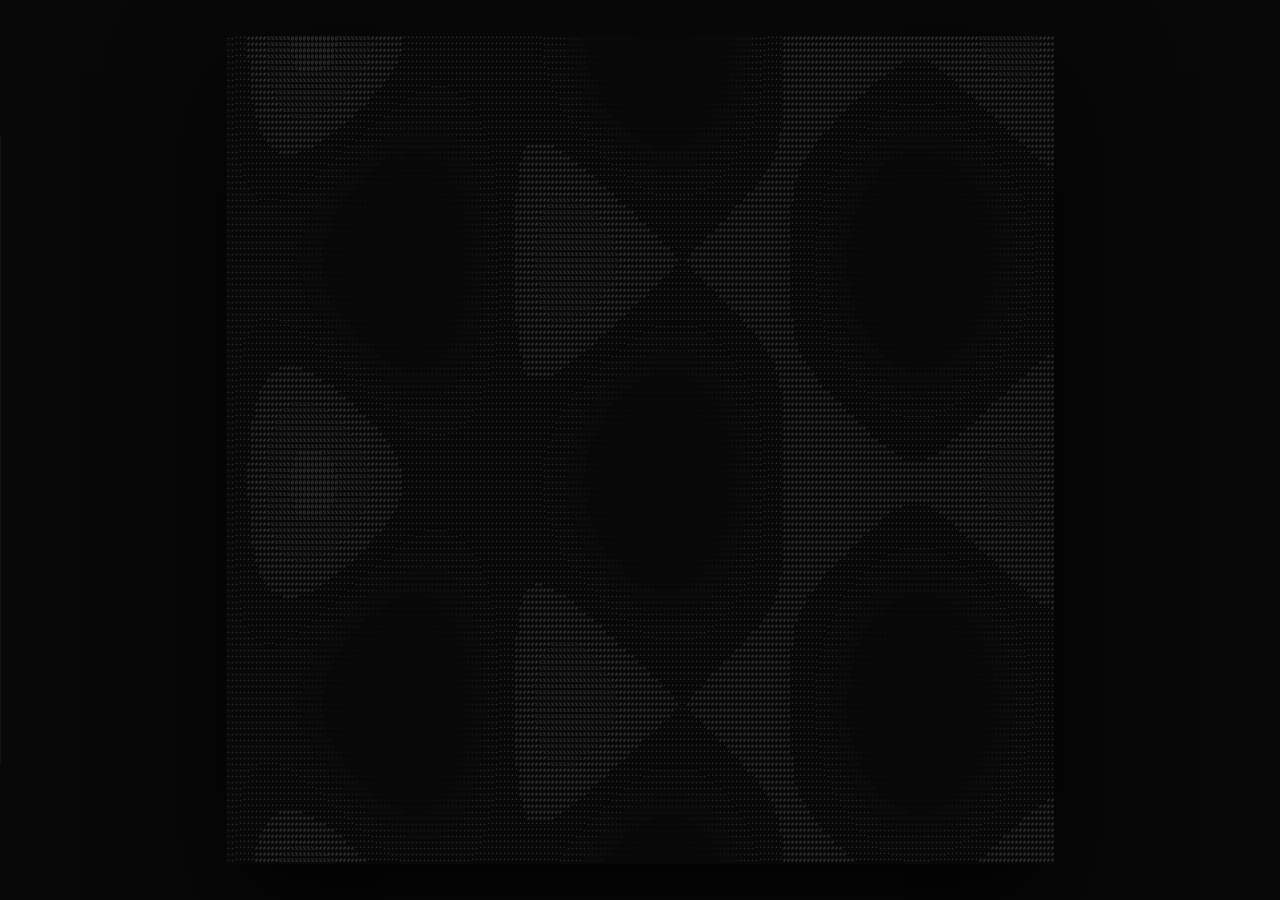
==== src/index.html @ 3956503b "deploy: canonical index.html entry, legacy Netlify redirect Rename src/kiteracer.html to src/index.h" ====
<!doctype html>
<html lang="en">
    <head>
        <meta charset="UTF-8" />
        <meta name="viewport" content="width=device-width, initial-scale=1.0" />
        <title>Kiteracer v0.9</title>
        <link
            href="https://fonts.googleapis.com/css2?family=Geist+Mono:wght@300;400&display=swap"
            rel="stylesheet"
        />
        <style>
            :root { --bg:#080808; --ui-bg:rgba(9,9,9,0.97); --border:#1c1c1c; --text:#f0f0ee; --accent:#363636 }
            body.light-mode { --bg:#f0f0ee; --ui-bg:rgba(242,242,240,0.98); --border:#d0d0ce; --text:#080808; --accent:#b4b4b2 }
            body,html { margin:0;padding:0;width:100%;height:100%;background:var(--bg);color:var(--text);font-family:'Geist Mono',monospace;overflow:hidden;user-select:none;transition:background-color 0.5s ease;display:flex;align-items:center;justify-content:center }
            canvas { display:block;box-shadow:0 40px 100px rgba(0,0,0,0.8);background:#000 }
            /* ── Panel ── */
            #panel-trigger { position:fixed;left:0;top:0;width:20px;height:100vh;z-index:150 }
            #panel-trigger::after { content:'';position:absolute;left:0;top:15%;bottom:15%;width:1px;background:var(--text);opacity:0.05;transition:opacity 0.4s }
            #panel-trigger:hover::after { opacity:0.15 }
            #panel { position:fixed;left:0;top:0;width:252px;height:100vh;background:var(--ui-bg);border-right:1px solid var(--border);backdrop-filter:blur(40px);-webkit-backdrop-filter:blur(40px);z-index:200;display:flex;flex-direction:column;transform:translateX(-100%);will-change:transform;overflow:hidden }
            #panel.open { transform:translateX(0) }
            .panel-hd { display:flex;align-items:center;justify-content:space-between;padding:18px 20px 17px;border-bottom:1px solid var(--border);flex-shrink:0 }
            .panel-logo { font-size:10px;font-weight:400;letter-spacing:0.22em;color:var(--text);opacity:0.4 }
            .pin-btn { background:none;border:none;color:var(--text);cursor:pointer;font-size:12px;line-height:1;opacity:0.52;padding:2px 0;transition:opacity 0.15s;font-family:inherit }
            .pin-btn:hover, .pin-btn.pinned { opacity:0.75 }
            .pin-btn:focus-visible { opacity:1;outline:1px solid var(--text);outline-offset:3px }
            .panel-body { flex:1;overflow-y:auto;padding:2px 0 }
            .panel-body::-webkit-scrollbar { width:2px }
            .panel-body::-webkit-scrollbar-thumb { background:var(--accent) }
            /* ── Sections ── */
            .panel-sec { padding:13px 20px;border-bottom:1px solid var(--border);display:flex;flex-direction:column;gap:9px }
            .panel-sec:last-child { border-bottom:none }
            .sec-label { font-size:10px;letter-spacing:0.18em;text-transform:uppercase;color:var(--text);opacity:0.57;padding-bottom:2px }
            .ctrl-row { display:flex;align-items:center;justify-content:space-between;gap:8px }
            .ctrl-label { font-size:10px;letter-spacing:0.1em;text-transform:uppercase;color:var(--text);opacity:0.57;white-space:nowrap;flex-shrink:0 }
            .ctrl-val { font-size:9px;color:var(--text);opacity:0.40;min-width:28px;text-align:right;font-variant-numeric:tabular-nums;flex-shrink:0 }
            /* ── Controls ── */
            .import-btn { display:block;border:1px solid var(--border);padding:9px 0;cursor:pointer;font-size:10px;letter-spacing:0.14em;text-transform:uppercase;color:var(--text);opacity:0.57;text-align:center;transition:opacity 0.15s,border-color 0.15s;font-family:'Geist Mono',monospace }
            .import-btn:hover { opacity:0.85;border-color:var(--accent) }
            #file-input { display:none }
            select { background:transparent;color:var(--text);border:none;border-bottom:1px solid var(--border);font-family:'Geist Mono',monospace;font-size:9px;letter-spacing:0.04em;padding:2px 0;max-width:128px;cursor:pointer;-webkit-appearance:none;opacity:0.60;text-align:right }
            select:hover { opacity:1;border-bottom-color:var(--accent) }
            select:focus-visible { opacity:1;outline:1px solid var(--text);outline-offset:3px }
            select option { background:#111;color:#f0f0ee }
            input[type="range"] { -webkit-appearance:none;width:96px;height:1px;background:var(--border);outline:none;cursor:pointer;flex-shrink:0 }
            input[type="range"]::-webkit-slider-thumb { -webkit-appearance:none;width:7px;height:7px;background:var(--text);border-radius:50%;cursor:pointer;opacity:0.55;transition:opacity 0.12s,transform 0.12s }
            input[type="range"]:hover::-webkit-slider-thumb { opacity:1;transform:scale(1.35) }
            /* ── Toggle switch ── */
            .switch { position:relative;display:inline-flex;align-items:center;width:30px;height:17px;cursor:pointer;flex-shrink:0 }
            .switch input { opacity:0;width:0;height:0;position:absolute }
            .switch-track { position:absolute;inset:0;background:var(--accent);border-radius:9px;transition:background 0.18s }
            .switch input:checked ~ .switch-track { background:var(--text);opacity:0.75 }
            .switch-thumb { position:absolute;top:3px;left:3px;width:11px;height:11px;background:var(--bg);border-radius:50%;transition:transform 0.18s,background 0.18s;pointer-events:none }
            .switch input:checked ~ .switch-track ~ .switch-thumb { transform:translateX(13px) }
            body.light-mode .switch-thumb { background:var(--text) }
            .switch:focus-within .switch-track { outline:1px solid var(--text);outline-offset:2px }
            .ghost-btn { background:none;border:1px solid var(--border);color:var(--text);font-family:'Geist Mono',monospace;font-size:10px;letter-spacing:0.1em;padding:6px 10px;cursor:pointer;opacity:0.57;text-transform:uppercase;transition:opacity 0.15s;width:100% }
            .ghost-btn:hover { opacity:0.9 }
            .ghost-btn:focus-visible { opacity:1;outline:1px solid var(--text);outline-offset:2px }
            .gradient-stops { display:flex;flex-wrap:wrap;gap:5px }
            .stop-item { display:flex;align-items:center;gap:4px;padding:3px;border:1px solid var(--border);background:rgba(255,255,255,0.02) }
            .stop-item input[type="color"] { width:16px;height:16px;border:none;background:none;cursor:pointer;padding:0 }
            .remove-stop { cursor:pointer;opacity:0.57;font-size:11px;transition:opacity 0.12s }
            .remove-stop:hover { opacity:1 }
            .remove-stop:focus-visible { opacity:1;outline:1px solid var(--text);outline-offset:2px }
            /* ── Focus ── */
            input[type="range"]:focus-visible { outline:1px solid var(--text);outline-offset:4px;opacity:1 }
            .import-btn:focus-visible { opacity:1;outline:1px solid var(--text);outline-offset:2px }
            /* ── Light mode contrast ── */
            body.light-mode select { opacity:0.72 }
            body.light-mode select:hover { opacity:1 }
            body.light-mode .pin-btn { opacity:0.72 }
            body.light-mode .pin-btn:hover, body.light-mode .pin-btn.pinned { opacity:0.85 }
        </style>
    </head>
    <body>
        <div id="panel-trigger" role="button" tabindex="0" aria-label="Open controls panel" aria-expanded="false" aria-controls="panel"></div>
        <aside id="panel" aria-label="Controls panel" aria-hidden="true">
            <header class="panel-hd">
                <span class="panel-logo" aria-hidden="true">KR</span>
                <button id="pin-btn" class="pin-btn" aria-label="Pin controls panel open — keyboard shortcut: backslash" aria-pressed="false">○</button>
            </header>
            <div class="panel-body">
                <div class="panel-sec">
                    <label class="import-btn" for="file-input">Import Texture</label>
                    <input type="file" id="file-input" accept="image/*">
                </div>
                <div class="panel-sec">
                    <span class="sec-label">Render</span>
                    <div class="ctrl-row"><label class="ctrl-label" for="palette-select">Palette</label>
                        <select id="palette-select">
                            <option value="original">Original Cold</option><option value="monochrome">Pure Mono</option><option value="nord">Nordic Frost</option>
                            <optgroup label="Ghostty"><option value="ghostty">Tokyo Night</option><option value="ghosttyDracula">Dracula</option><option value="ghosttyCatppuccin">Catppuccin</option></optgroup>
                            <optgroup label="Zed"><option value="zed">Atmosphere</option><option value="zedRose">Rosé Pine</option><option value="zedAndromeda">Andromeda</option></optgroup>
                            <optgroup label="Cursor"><option value="cursorDark">Midnight</option><option value="cursorEmber">Ember</option></optgroup>
                        </select></div>
                </div>
                <div class="panel-sec">
                    <div class="ctrl-row"><span class="sec-label">Dither</span><label class="switch"><input type="checkbox" id="dither-toggle"><span class="switch-track"></span><span class="switch-thumb"></span></label></div>
                    <div id="dither-controls" style="display:none;flex-direction:column;gap:9px;">
                        <div class="ctrl-row"><label class="ctrl-label" for="dither-mode-select">Mode</label>
                            <select id="dither-mode-select">
                                <option value="blueNoise" selected>Blue Noise</option>
                                <option value="blueNoise2x">Blue Noise 2x</option>
                                <option value="blueNoise05x">Blue Noise 0.5x</option>
                                <option value="bayer4">Bayer 4x4</option>
                                <option value="bayer8">Bayer 8x8</option>
                                <option value="bayer16">Bayer 16x16</option>
                                <option value="random">Random</option>
                                <option value="ign">IGN</option>
                                <option value="halftone">Halftone</option>
                                <option value="crosshatch">Crosshatch</option>
                                <option value="checkerboard">Checkerboard</option>
                            </select></div>
                        <div class="ctrl-row"><label class="ctrl-label" for="dither-strength-control">Strength</label><input type="range" id="dither-strength-control" min="0" max="2.0" step="0.1" value="1.0"><span class="ctrl-val" id="dither-strength-val">1.0</span></div>
                    </div>
                </div>
                <div class="panel-sec">
                    <div class="ctrl-row"><span class="sec-label">Glyph Dither</span><label class="switch"><input type="checkbox" id="glyph-dither-toggle"><span class="switch-track"></span><span class="switch-thumb"></span></label></div>
                    <div id="glyph-dither-controls" style="display:none;flex-direction:column;gap:9px;">
                        <div class="ctrl-row"><label class="ctrl-label" for="dither-select">Set</label>
                            <select id="dither-select">
                                <option value="characters">Characters</option>
                                <option value="classic" selected>Classic</option>
                                <option value="unicode">Unicode</option>
                                <option value="redacted">Redacted</option>
                                <option value="squares">Squares</option>
                                <option value="circles">Circles</option>
                                <option value="crt">CRT</option>
                                <option value="organic">Organic</option>
                                <option value="stars">Stars</option>
                                <option value="verticalLines">Vertical Lines</option>
                                <option value="horizontalLines">Horizontal Lines</option>
                                <option value="verticalJitter">Vertical Jitter</option>
                                <option value="horizontalJitter">Horizontal Jitter</option>
                                <option value="waffle">Waffle</option>
                                <option value="porthole">Porthole</option>
                                <option value="zigzag">Zigzag</option>
                                <option value="eyes">Eyes</option>
                                <option value="blueNoiseish">Blue Noiseish</option>
                                <option value="diagonals">Diagonals</option>
                            </select></div>
                    </div>
                </div>
                <div class="panel-sec">
                    <div class="ctrl-row"><span class="sec-label">Gradient Map</span><label class="switch"><input type="checkbox" id="gradient-toggle"><span class="switch-track"></span><span class="switch-thumb"></span></label></div>
                    <div id="gradient-controls" style="display:none;flex-direction:column;gap:9px;">
                        <div class="gradient-stops" id="gradient-stops-list"></div>
                        <button class="ghost-btn" id="add-stop-btn">+ Add Stop</button>
                        <div class="ctrl-row"><label class="ctrl-label" for="gradient-phase-control">Phase</label><input type="range" id="gradient-phase-control" min="0" max="1" step="0.05" value="0"><span class="ctrl-val" id="gradient-phase-val">0</span></div>
                    </div>
                </div>
                <div class="panel-sec">
                    <span class="sec-label">Motion</span>
                    <div class="ctrl-row"><label class="ctrl-label" for="sprite-preset">Sprite</label>
                        <select id="sprite-preset"><option value="none" selected>None</option><option value="scan">Cine Sweep</option><option value="pulse">Radial Aura</option><option value="wave">Organic Wave</option></select></div>
                    <div class="ctrl-row" id="wave-type-row" style="display:none"><label class="ctrl-label" for="wave-type-select">Flow</label>
                        <select id="wave-type-select"><option value="fluid">Fluid</option><option value="chaos">Chaos</option><option value="ripples">Ripples</option></select></div>
                </div>
                <div class="panel-sec">
                    <span class="sec-label">Field</span>
                    <div class="ctrl-row"><label class="ctrl-label" for="bg-intensity-control">Intensity</label><input type="range" id="bg-intensity-control" min="0" max="5" step="0.1" value="1.0"><span class="ctrl-val" id="bg-intensity-val">1.0</span></div>
                    <div class="ctrl-row"><label class="ctrl-label" for="gamma-control">Gamma</label><input type="range" id="gamma-control" min="0.1" max="5" step="0.1" value="1.2"><span class="ctrl-val" id="gamma-val">1.2</span></div>
                    <div class="ctrl-row"><label class="ctrl-label" for="grid-size-control">Grid</label><input type="range" id="grid-size-control" min="2" max="20" step="1" value="4"><span class="ctrl-val" id="grid-size-val">4</span></div>
                </div>
                <div class="panel-sec">
                    <span class="sec-label">Cursor Shape</span>
                    <div class="ctrl-row"><label class="ctrl-label" for="cursor-ellipse-x-control">Ellipse X</label><input type="range" id="cursor-ellipse-x-control" min="0.2" max="3.0" step="0.1" value="1.0"><span class="ctrl-val" id="cursor-ellipse-x-val">1.0</span></div>
                    <div class="ctrl-row"><label class="ctrl-label" for="cursor-ellipse-y-control">Ellipse Y</label><input type="range" id="cursor-ellipse-y-control" min="0.2" max="3.0" step="0.1" value="1.0"><span class="ctrl-val" id="cursor-ellipse-y-val">1.0</span></div>
                    <div class="ctrl-row"><label class="ctrl-label" for="cursor-rotation-control">Rotation</label><input type="range" id="cursor-rotation-control" min="0" max="360" step="1" value="0"><span class="ctrl-val" id="cursor-rotation-val">0</span></div>
                    <div class="ctrl-row"><label class="ctrl-label" for="cursor-cone-angle-control">Cone</label><input type="range" id="cursor-cone-angle-control" min="10" max="360" step="5" value="360"><span class="ctrl-val" id="cursor-cone-angle-val">360</span></div>
                    <div class="ctrl-row"><label class="ctrl-label" for="cursor-dead-zone-control">Dead Zone</label><input type="range" id="cursor-dead-zone-control" min="0" max="0.8" step="0.05" value="0"><span class="ctrl-val" id="cursor-dead-zone-val">0</span></div>
                    <div class="ctrl-row"><label class="ctrl-label" for="cursor-activation-curve-select">Activation</label>
                        <select id="cursor-activation-curve-select"><option value="linear" selected>Linear</option><option value="quadratic">Quadratic</option><option value="cubic">Cubic</option><option value="step2">Step 2</option><option value="step3">Step 3</option></select></div>
                    <div class="ctrl-row"><label class="ctrl-label" for="cursor-line-phase-control">Line Phase</label><input type="range" id="cursor-line-phase-control" min="0" max="1.0" step="0.05" value="0"><span class="ctrl-val" id="cursor-line-phase-val">0</span></div>
                </div>
                <div class="panel-sec">
                    <div class="ctrl-row"><span class="sec-label">Pin Cursor</span><label class="switch"><input type="checkbox" id="cursor-pin-toggle"><span class="switch-track"></span><span class="switch-thumb"></span></label></div>
                    <div id="cursor-pin-controls" style="display:none;flex-direction:column;gap:9px;">
                        <div class="ctrl-row"><label class="ctrl-label" for="cursor-pin-x-control">X</label><input type="range" id="cursor-pin-x-control" min="0" max="800" step="1" value="0"><span class="ctrl-val" id="cursor-pin-x-val">0</span></div>
                        <div class="ctrl-row"><label class="ctrl-label" for="cursor-pin-y-control">Y</label><input type="range" id="cursor-pin-y-control" min="0" max="600" step="1" value="0"><span class="ctrl-val" id="cursor-pin-y-val">0</span></div>
                    </div>
                </div>
                <div class="panel-sec">
                    <span class="sec-label">Cursor</span>
                    <div class="ctrl-row"><label class="ctrl-label" for="cursor-mode-select">Mode</label>
                        <select id="cursor-mode-select"><option value="default" selected>Default</option><option value="attract">Attract</option><option value="repel">Repel</option><option value="orbit">Orbit</option><option value="drift">Drift</option><option value="spiral">Spiral</option><option value="gravity">Gravity</option><option value="shockwave">Shockwave</option></select></div>
                    <div class="ctrl-row"><label class="ctrl-label" for="cursor-influence-control">Influence</label><input type="range" id="cursor-influence-control" min="0" max="1.0" step="0.1" value="1.0"><span class="ctrl-val" id="cursor-influence-val">1.0</span></div>
                    <div class="ctrl-row"><label class="ctrl-label" for="mouse-radius-control">Radius</label><input type="range" id="mouse-radius-control" min="40" max="1000" step="10" value="200"><span class="ctrl-val" id="mouse-radius-val">200</span></div>
                    <div class="ctrl-row"><label class="ctrl-label" for="cursor-softness-control">Softness</label><input type="range" id="cursor-softness-control" min="0.5" max="5.0" step="0.5" value="2.0"><span class="ctrl-val" id="cursor-softness-val">2.0</span></div>
                    <div class="ctrl-row"><label class="ctrl-label" for="interaction-scale-control">Scale</label><input type="range" id="interaction-scale-control" min="0.5" max="8.0" step="0.5" value="3.0"><span class="ctrl-val" id="interaction-scale-val">3.0</span></div>
                    <div class="ctrl-row"><label class="ctrl-label" for="spread-control">Spread</label><input type="range" id="spread-control" min="0" max="2.0" step="0.1" value="0.4"><span class="ctrl-val" id="spread-val">0.4</span></div>
                    <div class="ctrl-row"><label class="ctrl-label" for="uuid-count-control">UUIDs</label><input type="range" id="uuid-count-control" min="1" max="16" step="1" value="4"><span class="ctrl-val" id="uuid-count-val">4</span></div>
                    <div class="ctrl-row"><label class="ctrl-label" for="seed-control">Seed</label><input type="range" id="seed-control" min="0" max="999" step="1" value="0"><span class="ctrl-val" id="seed-val">0</span></div>
                    <div class="ctrl-row"><label class="ctrl-label" for="cursor-lines-control">Lines</label><input type="range" id="cursor-lines-control" min="1" max="20" step="1" value="10"><span class="ctrl-val" id="cursor-lines-val">10</span></div>
                    <div class="ctrl-row"><label class="ctrl-label" for="anim-speed-control">Speed</label><input type="range" id="anim-speed-control" min="0.2" max="3.0" step="0.2" value="1.0"><span class="ctrl-val" id="anim-speed-val">1.0</span></div>
                    <div class="ctrl-row" id="spiral-tightness-row" style="display:none"><label class="ctrl-label" for="cursor-spiral-tightness-control">Spiral</label><input type="range" id="cursor-spiral-tightness-control" min="0.1" max="6.0" step="0.1" value="2.0"><span class="ctrl-val" id="cursor-spiral-tightness-val">2.0</span></div>
                    <div class="ctrl-row"><label class="ctrl-label" for="cursor-trail-decay-select">Trail</label>
                        <select id="cursor-trail-decay-select"><option value="linear" selected>Linear</option><option value="exponential">Exponential</option><option value="step">Step</option><option value="sine">Sine</option></select></div>
                    <div class="ctrl-row"><label class="ctrl-label" for="cursor-echo-count-control">Echoes</label><input type="range" id="cursor-echo-count-control" min="0" max="4" step="1" value="0"><span class="ctrl-val" id="cursor-echo-count-val">0</span></div>
                    <div class="ctrl-row" id="echo-decay-row" style="display:none"><label class="ctrl-label" for="cursor-echo-decay-control">Echo Decay</label><input type="range" id="cursor-echo-decay-control" min="0.1" max="0.9" step="0.1" value="0.6"><span class="ctrl-val" id="cursor-echo-decay-val">0.6</span></div>
                    <div class="ctrl-row"><label class="ctrl-label" for="cursor-idle-bloom-control">Idle Bloom</label><input type="range" id="cursor-idle-bloom-control" min="0" max="1.0" step="0.05" value="0"><span class="ctrl-val" id="cursor-idle-bloom-val">0</span></div>
                </div>
                <div class="panel-sec">
                    <span class="sec-label">Cursor Field</span>
                    <div class="ctrl-row"><label class="ctrl-label" for="cursor-noise-warp-control">Noise Warp</label><input type="range" id="cursor-noise-warp-control" min="0" max="1.0" step="0.05" value="0"><span class="ctrl-val" id="cursor-noise-warp-val">0</span></div>
                    <div class="ctrl-row"><label class="ctrl-label" for="cursor-vortex-strength-control">Vortex</label><input type="range" id="cursor-vortex-strength-control" min="-2.0" max="2.0" step="0.1" value="0"><span class="ctrl-val" id="cursor-vortex-strength-val">0</span></div>
                </div>
                <div class="panel-sec">
                    <div class="ctrl-row"><span class="ctrl-label">Light Mode</span><label class="switch"><input type="checkbox" id="light-mode-toggle"><span class="switch-track"></span><span class="switch-thumb"></span></label></div>
                </div>
                <div class="panel-sec">
                    <button class="import-btn" id="export-png-btn">Export PNG</button>
                    <button class="import-btn" id="export-code-btn">Export Code</button>
                </div>
            </div>
        </aside>
        <canvas id="main-canvas"></canvas>

        <!-- ── Constants & Configuration ───────────────────────────────────────── -->
        <script>
            const PALETTES = {
                original:         { bg:"#080808", base:"#141412", sprite:"#7a7a76", cursor:"#f0f0ee", stops:["#080808","#7a7a76","#f0f0ee"] },
                monochrome:       { bg:"#000000", base:"#1a1a1a", sprite:"#444444", cursor:"#ffffff", stops:["#000000","#444444","#ffffff"] },
                nord:             { bg:"#2e3440", base:"#3b4252", sprite:"#88c0d0", cursor:"#eceff4", stops:["#2e3440","#88c0d0","#eceff4"] },
                ghostty:          { bg:"#1a1b26", base:"#24283b", sprite:"#bb9af7", cursor:"#c0caf5", stops:["#1a1b26","#bb9af7","#c0caf5"] },
                ghosttyDracula:   { bg:"#282a36", base:"#44475a", sprite:"#bd93f9", cursor:"#f8f8f2", stops:["#282a36","#bd93f9","#f8f8f2"] },
                ghosttyCatppuccin:{ bg:"#1e1e2e", base:"#313244", sprite:"#cba6f7", cursor:"#cdd6f4", stops:["#1e1e2e","#cba6f7","#cdd6f4"] },
                zed:              { bg:"#18181b", base:"#27272a", sprite:"#3b82f6", cursor:"#e2e8f0", stops:["#18181b","#3b82f6","#e2e8f0"] },
                zedRose:          { bg:"#191724", base:"#26233a", sprite:"#c4a7e7", cursor:"#e0def4", stops:["#191724","#c4a7e7","#e0def4"] },
                zedAndromeda:     { bg:"#23262e", base:"#2b2d37", sprite:"#ee5d43", cursor:"#d5ced9", stops:["#23262e","#ee5d43","#d5ced9"] },
                cursorDark:       { bg:"#1e1e1e", base:"#2d2d2d", sprite:"#569cd6", cursor:"#d4d4d4", stops:["#1e1e1e","#569cd6","#d4d4d4"] },
                cursorEmber:      { bg:"#1c1917", base:"#292524", sprite:"#d97706", cursor:"#fef3c7", stops:["#1c1917","#d97706","#fef3c7"] },
            };

            const DITHER_SETS = {
                characters:      " 0123456789ABCDEF!@#$%&",
                classic:         " .:-=+*#%@",
                unicode:         " ·∘∙○●◉■█",
                redacted:        " ░▒▓█",
                squares:         " ▫▪□■◼",
                circles:         " ◌○◎●⬤",
                crt:             " ▂▃▄▅▆▇█",
                organic:         " .,;~∞❀✿",
                stars:           " ·✧✦★✶✹",
                verticalLines:   " ╎│╏┃║",
                horizontalLines: " ╌─╍━═",
                verticalJitter:  " ¡|ǁ‖⦀",
                horizontalJitter:" -–—═≡",
                waffle:          " ⠁⠃⠇⠏⠟⠿",
                porthole:        " ·◦○◎◉●",
                zigzag:          " ~∽≈⋰╳",
                eyes:            " ◌◍◎⊙⦿",
                blueNoiseish:    " ░▒▞▚▓█",
                diagonals:       " ╱╲╳▞▚▓",
            };
            const WAKE_SET = "·-_=~";
            const HEX_SET = "0123456789abcdef-";
            let currentPalette = PALETTES.original;
            let paletteRgb = {};
            function updatePaletteRgb() {
                paletteRgb.bg     = hexToRgb(currentPalette.bg);
                paletteRgb.base   = hexToRgb(currentPalette.base);
                paletteRgb.sprite = hexToRgb(currentPalette.sprite);
                paletteRgb.cursor = hexToRgb(currentPalette.cursor);
                paletteRgb.black  = [0, 0, 0];
            }
            const config = {
                gamma:1.2, bgIntensity:1.0, sprite:"none", spriteSubtype:"fluid", spriteSize:180,
                cellSize:4, cellHeightRatio:1.6, influenceRadius:200, cursorInfluence:1.0,
                interactionCharScale:3.0, spreadFactor:0.4, cursorSoftness:2.0, cursorMode:"default",
                uuidCount:4, seed:0, lightMode:false, gradientMap:false,
                gradientStops:[...PALETTES.original.stops], gradientPhase:0,
                dither:"classic", glyphDitherEnabled:false,
                ditherMode:"blueNoise", ditherEnabled:false, ditherStrength:1.0,
                animationSpeed:1.0, cursorLines:10,
                // Shape
                cursorEllipseX:1.0, cursorEllipseY:1.0, cursorRotation:0, cursorDeadZone:0,
                // Cone
                cursorConeAngle:360,
                // Trail / temporal
                cursorTrailDecay:"linear", cursorEchoCount:0, cursorEchoDecay:0.6,
                cursorIdleBloom:0,
                // Field distortion
                cursorNoiseWarp:0, cursorVortexStrength:0,
                // New motion params
                cursorSpiralTightness:2.0, shockwaveActive:false,
                // Activation
                cursorActivationCurve:"linear", cursorLinePhase:0,
                // Pin
                cursorPinned:false, cursorPinX:0, cursorPinY:0,
            };
        </script>

        <!-- ── Engine: Cell, utilities, render loop ──────────────────────────── -->
        <script id="engine">
            //#region Setup — canvas, grid, frame buffers
            // ═══════════════════════════════════════════════════════════════════════
            // ── Canvas, grid state, frame buffers ──────────────────────────────────
            // ═══════════════════════════════════════════════════════════════════════
            const canvas = document.getElementById("main-canvas");
            const ctx = canvas.getContext("2d", { alpha: false });

            let cols, rows;
            let grid = [];
            let mouse = { x: -2000, y: -2000 };
            let imageBuffer = null;
            let imageAspectRatio = 1.0;
            let activeUUIDGroups = [];

            // ── Performance: frame state & render buffers ───────────────────────
            const frame = { mx: 0, my: 0, cx: 0, cy: 0, tn: 0, lastAnimSpeed: 1.0 };
            let staticBase = null, staticBaseCtx = null;
            let staticBaseDirty = true;
            const _iBuf = []; let _iCount = 0;   // interaction cells
            const _dBuf = []; let _dCount = 0;   // dynamic idle cells
            const _cd = [0, 0]; // cursor displacement output

            // ── Cursor extended state (module-level, updated in loop()) ────────
            let prevMouse = { x: -2000, y: -2000 };
            let velocityDir = { x: 0, y: 1 }; // normalized travel direction
            // Shockwave
            let shockwaveOrigin = { x: 0, y: 0 };
            let shockwaveTime = 0;
            // Echo buffer — circular buffer of past mouse positions
            const echoPositions = []; // {x, y, t} entries
            let echoTimer = 0;
            // Idle bloom
            let idleStart = 0;
            let lastMoveTime = 0;
            let bloomRadius = 0; // current bloom-expanded radius
            //#endregion
            //#region Cursor displacement & echo stack
            // ═══════════════════════════════════════════════════════════════════════
            // ── Cursor displacement (modes, warp, vortex, echoes) ─────────────────
            // ═══════════════════════════════════════════════════════════════════════
            // Pure function — returns _cd[]. No side effects.
            function cursorDisplacement(dx, dy, x, y) {
                _cd[0] = 0; _cd[1] = 0;
                if (config.cursorMode === 'default' || config.cursorInfluence <= 0) return _cd;

                // ── Noise warp: distort the effective cursor position ──
                let edx = dx, edy = dy;
                if (config.cursorNoiseWarp > 0) {
                    const nw = config.cursorNoiseWarp * config.influenceRadius * 0.3;
                    const noiseX = Math.sin(x * 0.006 + frame.tn * 0.0009) * Math.cos(y * 0.004);
                    const noiseY = Math.cos(x * 0.005 + frame.tn * 0.0007) * Math.sin(y * 0.006);
                    edx += noiseX * nw;
                    edy += noiseY * nw;
                }

                // ── Rotation: rotate [edx, edy] by -cursorRotation ──
                if (config.cursorRotation !== 0) {
                    const ra = -config.cursorRotation * Math.PI / 180;
                    const cosR = Math.cos(ra), sinR = Math.sin(ra);
                    const rdx = edx * cosR - edy * sinR;
                    const rdy = edx * sinR + edy * cosR;
                    edx = rdx; edy = rdy;
                }

                // ── Ellipse distance ──
                const eR = bloomRadius || config.influenceRadius;
                const dist = Math.sqrt((edx / config.cursorEllipseX) ** 2 + (edy / config.cursorEllipseY) ** 2)
                           * Math.sqrt(config.cursorEllipseX * config.cursorEllipseY);

                if (dist >= eR || dist <= 1) return _cd;

                // ── Dead zone ──
                if (config.cursorDeadZone > 0 && dist < eR * config.cursorDeadZone) return _cd;

                // ── Cone angle filter ──
                if (config.cursorConeAngle < 360) {
                    const halfCone = config.cursorConeAngle * 0.5 * Math.PI / 180;
                    const cellAngle = Math.atan2(edy, edx);
                    const travelAngle = Math.atan2(velocityDir.y, velocityDir.x);
                    let diff = cellAngle - travelAngle;
                    diff = Math.atan2(Math.sin(diff), Math.cos(diff)); // normalize to [-PI, PI]
                    if (Math.abs(diff) > halfCone) return _cd;
                }

                const norm = dist / eR;
                const f = Math.pow(1 - norm, config.cursorSoftness);
                const nx = edx / dist, ny = edy / dist;
                const str = eR * 0.15 * config.cursorInfluence;

                // ── Mode-specific primary displacement ──
                if (config.cursorMode === 'attract') { _cd[0] = -nx*f*str; _cd[1] = -ny*f*str; }
                else if (config.cursorMode === 'repel') { _cd[0] = nx*f*str; _cd[1] = ny*f*str; }
                else if (config.cursorMode === 'orbit') {
                    const a = frame.tn * 0.002, ca = Math.cos(a), sa = Math.sin(a);
                    _cd[0] = (-ny*ca + nx*sa)*f*str*0.7; _cd[1] = (nx*ca + ny*sa)*f*str*0.7;
                } else if (config.cursorMode === 'drift') {
                    const nf = 0.008;
                    _cd[0] = Math.sin(x*nf + frame.tn*0.0012)*Math.cos(y*nf*1.3 + frame.tn*0.0007)*f*str;
                    _cd[1] = Math.cos(x*nf*1.2 + frame.tn*0.0009)*Math.sin(y*nf + frame.tn*0.0011)*f*str;
                } else if (config.cursorMode === 'spiral') {
                    const spiralAngle = config.cursorSpiralTightness * dist / eR;
                    const cs = Math.cos(spiralAngle), ss = Math.sin(spiralAngle);
                    const rx = nx * cs - ny * ss, ry = nx * ss + ny * cs;
                    _cd[0] = rx*f*str; _cd[1] = ry*f*str;
                } else if (config.cursorMode === 'gravity') {
                    const dot = edx * velocityDir.x + edy * velocityDir.y;
                    const sign = dot < 0 ? -1 : 1; // behind = attract, ahead = repel
                    _cd[0] = sign*nx*f*str; _cd[1] = sign*ny*f*str;
                } else if (config.cursorMode === 'shockwave') {
                    if (config.shockwaveActive) {
                        const waveDist = frame.tn - shockwaveTime;
                        const waveRadius = waveDist * 0.4;
                        const waveWidth = 60;
                        const delta = Math.abs(dist - waveRadius);
                        if (delta < waveWidth) {
                            const waveFalloff = 1 - delta / waveWidth;
                            const age = Math.min(1, waveDist / 2000);
                            _cd[0] = nx * waveFalloff * (1 - age) * str; _cd[1] = ny * waveFalloff * (1 - age) * str;
                        }
                    }
                }

                // ── Vortex overlay: rotate _cd by vortex angle ──
                if (config.cursorVortexStrength !== 0) {
                    const va = config.cursorVortexStrength * f * Math.PI * 0.5;
                    const cv = Math.cos(va), sv = Math.sin(va);
                    const vx = _cd[0] * cv - _cd[1] * sv;
                    const vy = _cd[0] * sv + _cd[1] * cv;
                    _cd[0] = vx; _cd[1] = vy;
                }

                return _cd;
            }

            // ── Echo-aware displacement (primary + ghost positions) ──────────
            // Returns [sx, sy]. Stacks echo ghost displacements on top of primary.
            const _ecd = [0, 0];
            function fullDisplacement(dx, dy, x, y) {
                const cd = cursorDisplacement(dx, dy, x, y);
                _ecd[0] = cd[0]; _ecd[1] = cd[1];
                for (let i = 0; i < echoPositions.length; i++) {
                    const ep = echoPositions[i];
                    const gdx = x - ep.x, gdy = y - ep.y;
                    const gcd = cursorDisplacement(gdx, gdy, x, y);
                    const decay = Math.pow(config.cursorEchoDecay, i + 1);
                    _ecd[0] += gcd[0] * decay;
                    _ecd[1] += gcd[1] * decay;
                }
                return _ecd;
            }
            //#endregion
            //#region Math, PRNG & color utilities
            // ═══════════════════════════════════════════════════════════════════════
            // ── Math helpers, PRNG, hex / RGB ───────────────────────────────────
            // ═══════════════════════════════════════════════════════════════════════

            const easeOutExpo = (t) => (t === 1 ? 1 : 1 - Math.pow(2, -10 * t));

            const smoothStep = (e0, e1, x) => {
                const t = Math.max(0, Math.min(1, (x - e0) / (e1 - e0)));
                return t * t * (3 - 2 * t);
            };

            // ── Seeded PRNG (mulberry32) ────────────────────────────────────
            function mulberry32(a) {
                return function() {
                    a |= 0; a = a + 0x6D2B79F5 | 0;
                    let t = Math.imul(a ^ a >>> 15, 1 | a);
                    t = t + Math.imul(t ^ t >>> 7, 61 | t) ^ t;
                    return ((t ^ t >>> 14) >>> 0) / 4294967296;
                };
            }
            let rng = Math.random;
            function applySeed() {
                rng = config.seed === 0 ? Math.random : mulberry32(config.seed);
            }

            function pseudoUUID() {
                const hex = '0123456789abcdef';
                let u = '';
                for (let i = 0; i < 36; i++) {
                    if (i === 8 || i === 13 || i === 18 || i === 23) u += '-';
                    else u += hex[Math.floor(rng() * 16)];
                }
                return u;
            }

            function hexToRgb(hex) {
                const h = parseInt(hex.replace("#", ""), 16);
                return [h >> 16, (h >> 8) & 255, h & 255];
            }

            function lerpRgb(a, b, n) {
                const r = Math.round(a[0] + n * (b[0] - a[0]));
                const g = Math.round(a[1] + n * (b[1] - a[1]));
                const bl = Math.round(a[2] + n * (b[2] - a[2]));
                return "#" + (0x1000000 + r * 0x10000 + g * 0x100 + bl).toString(16).slice(1);
            }

            function lerpColor(a, b, n) {
                return lerpRgb(hexToRgb(a), hexToRgb(b), n);
            }
            //#endregion
            //#region Animation time, dither tables & quantization
            // ═══════════════════════════════════════════════════════════════════════
            // ── Scaled time, Bayer / noise, quantizeChar ─────────────────────────
            // ═══════════════════════════════════════════════════════════════════════
            // ── Animation speed scaler ──────────────────────────────────────────
            // t(now) converts wall-clock ms to scaled animation time.
            // All state timestamps and thresholds operate in this domain.
            const t = now => now * config.animationSpeed;

            // ── Dither modifier (spatial threshold patterns) ────────────────────
            // Inspired by Unicorn Studio's dither pipeline:
            //   quantized = floor(intensity * levels + noise * strength) / levels

            // ── Bayer matrices (procedural hierarchical) ───────────────────────
            const BAYER = {};
            (function() {
                function gen(n) {
                    if (n === 1) return [[0]];
                    const h = gen(n >> 1), hn = n >> 1;
                    const m = Array.from({length: n}, () => new Float32Array(n));
                    for (let y = 0; y < hn; y++)
                        for (let x = 0; x < hn; x++) {
                            const v = h[y][x];
                            m[y][x] = 4*v; m[y][x+hn] = 4*v+2;
                            m[y+hn][x] = 4*v+3; m[y+hn][x+hn] = 4*v+1;
                        }
                    return m;
                }
                [4, 8, 16].forEach(n => {
                    const m = gen(n), n2 = n * n;
                    for (let y = 0; y < n; y++)
                        for (let x = 0; x < n; x++)
                            m[y][x] = (m[y][x] + 0.5) / n2 - 0.5;
                    BAYER[n] = m;
                });
            })();

            // ── PCG2D hash (from Unicorn Studio — high-quality integer noise) ──
            function pcg2d(x, y) {
                let vx = (x * 1664525 + 1013904223) | 0;
                let vy = (y * 1664525 + 1013904223) | 0;
                vx = (vx + Math.imul(vy, vy) * 1664525 + 1013904223) | 0;
                vy = (vy + Math.imul(vx, vx) * 1664525 + 1013904223) | 0;
                vx ^= vx >>> 16; vy ^= vy >>> 16;
                vx = (vx + Math.imul(vy, vy) * 1664525 + 1013904223) | 0;
                return ((vx ^ vy) >>> 0) / 4294967296;
            }

            // ── R2 low-discrepancy sequence (blue-noise-like) ──────────────────
            function r2Noise(x, y) {
                const a1 = 0.7548776662466927, a2 = 0.5698402909980532;
                return ((x * a1 + y * a2) % 1) - 0.5;
            }

            // ── IGN — Interleaved Gradient Noise (Jorge Jimenez) ───────────────
            function ignNoise(x, y) {
                return ((52.9829189 * ((0.06711056 * x + 0.00583715 * y) % 1)) % 1) - 0.5;
            }

            function getDitherOffset(col, row) {
                if (!config.ditherEnabled) return 0;
                switch (config.ditherMode) {
                    case 'blueNoise':     return r2Noise(col, row);
                    case 'blueNoise2x':   return r2Noise(col * 2, row * 2);
                    case 'blueNoise05x':  return r2Noise(col * 0.5, row * 0.5);
                    case 'bayer4':        return BAYER[4][row & 3][col & 3];
                    case 'bayer8':        return BAYER[8][row & 7][col & 7];
                    case 'bayer16':       return BAYER[16][row & 15][col & 15];
                    case 'random':        return pcg2d(col, row) - 0.5;
                    case 'ign':           return ignNoise(col, row);
                    case 'halftone': {
                        const p = 6, cx = (col % p) - p * 0.5, cy = (row % p) - p * 0.5;
                        return Math.sqrt(cx * cx + cy * cy) / (p * 0.707) - 0.5;
                    }
                    case 'crosshatch': {
                        const a = (col + row) % 4, b = (col - row + 400) % 4;
                        return ((a === 0 || b === 0) ? -0.35 : 0.35);
                    }
                    case 'checkerboard':  return ((col + row) & 1) ? 0.4 : -0.4;
                    default:              return 0;
                }
            }

            // ── Character quantization with dither + glyph toggle ──────────────
            // Follows Unicorn's pattern: floor(intensity * levels + noise * str)
            // Glyph Dither OFF → classic ramp    Glyph Dither ON → alternate glyph set
            // Dither OFF → noise = 0 (getDitherOffset returns 0 when disabled)
            function quantizeChar(intensity, col, row) {
                const dset = config.glyphDitherEnabled
                    ? DITHER_SETS[config.dither]
                    : DITHER_SETS.classic;
                const n = dset.length;
                const noise = getDitherOffset(col, row) * config.ditherStrength;
                const idx = Math.max(0, Math.min(n - 1, Math.floor(intensity * n + noise)));
                return dset[idx];
            }
            //#endregion
            //#region Sprite field, UUID crystallization & culling zones
            // ═══════════════════════════════════════════════════════════════════════
            // ── Sprite influence, UUID groups, spatial zones ────────────────────
            // ═══════════════════════════════════════════════════════════════════════

            function getSpriteInfluence(x, y, now) {
                if (config.sprite === "none") return 0;
                const tn = t(now);

                if (config.sprite === "scan") {
                    const pos = ((tn / 3500) % 1.6) - 0.3;
                    const dist = Math.abs(y / canvas.height - pos);
                    const size = config.spriteSize / canvas.height;
                    return dist < size ? Math.pow(1 - dist / size, 2) : 0;
                }

                if (config.sprite === "pulse") {
                    const radius =
                        (tn / 10) %
                        (Math.max(canvas.width, canvas.height) * 1.3);
                    const dx = x - canvas.width / 2;
                    const dy = y - canvas.height / 2;
                    const dist = Math.abs(
                        Math.sqrt(dx * dx + dy * dy) - radius,
                    );
                    return dist < config.spriteSize
                        ? Math.pow(1 - dist / config.spriteSize, 2)
                        : 0;
                }

                if (config.sprite === "wave") {
                    const nx = x * 0.002,
                        ny = y * 0.002,
                        wt = tn * 0.0008;
                    let val = 0;

                    if (config.spriteSubtype === "fluid") {
                        val =
                            Math.sin(nx + wt) * Math.cos(ny + wt * 0.5) +
                            Math.sin(nx * 0.5 - wt) * 0.5;
                    } else if (config.spriteSubtype === "chaos") {
                        val =
                            Math.sin(nx * 4 + wt) * 0.3 +
                            Math.sin(ny * 5 - wt * 1.5) * 0.3 +
                            Math.sin((nx + ny) * 2 + wt) * 0.4;
                    } else {
                        const dx = x - canvas.width / 2,
                            dy = y - canvas.height / 2;
                        const d = Math.sqrt(dx * dx + dy * dy) * 0.01;
                        val = Math.sin(d - wt * 5) * Math.cos(nx * 2 + wt);
                    }

                    const threshold = config.spriteSize / 500;
                    const d = Math.abs(val);
                    return d < threshold ? 1 - d / threshold : 0;
                }

                return 0;
            }

            // ── UUID crystallization ─────────────────────────────────────────────

            function crystallizeUUID(cell, now) {
                if (cell.state !== "crystallizing") return;

                const uuid = config.seed === 0 ? crypto.randomUUID() : pseudoUUID();
                const group = { cells: [], startTime: now };

                for (let i = 0; i < uuid.length; i++) {
                    const target =
                        grid[cell.row * cols + ((cell.col + i) % cols)];
                    if (!target) continue;
                    target.state = "resolved";
                    target.startTime = now;
                    target.uuidChar = uuid[i];
                    group.cells.push(target);
                }

                activeUUIDGroups.push(group);

                while (activeUUIDGroups.length > config.uuidCount) {
                    const oldest = activeUUIDGroups.shift();
                    oldest.cells.forEach((c) => {
                        if (c.state === "resolved") {
                            c.state = "fading";
                            c.startTime = now;
                        }
                    });
                }
            }

            // ── Sprite zone pre-computation ─────────────────────────────────────
            // Returns bounding geometry so the render loop can skip cells
            // outside the sprite's active area without calling getSpriteInfluence.

            function computeSpriteZone(now) {
                if (config.sprite === 'none') return null;
                const tn = t(now);
                if (config.sprite === 'scan') {
                    const pos = ((tn / 3500) % 1.6) - 0.3;
                    const size = config.spriteSize / canvas.height;
                    return { yMin: (pos - size) * canvas.height, yMax: (pos + size) * canvas.height };
                }
                if (config.sprite === 'pulse') {
                    const radius = (tn / 10) % (Math.max(canvas.width, canvas.height) * 1.3);
                    return { cx: canvas.width * 0.5, cy: canvas.height * 0.5, rMin: radius - config.spriteSize, rMax: radius + config.spriteSize };
                }
                return { full: true }; // wave — cannot pre-bound cheaply
            }

            function cellInZone(cell, zone) {
                if (!zone) return false;
                if (zone.full) return true;
                if (zone.yMin !== undefined) return cell.y + cell.ch >= zone.yMin && cell.y <= zone.yMax;
                const dx = cell.x + cell.cw * 0.5 - zone.cx, dy = cell.y + cell.ch * 0.5 - zone.cy;
                const d = Math.sqrt(dx * dx + dy * dy);
                return d >= zone.rMin && d <= zone.rMax;
            }
            //#endregion
            //#region Static base layer (offscreen cache)
            // ═══════════════════════════════════════════════════════════════════════
            // ── Static base layer (OffscreenCanvas) ───────────────────────────────
            // ═══════════════════════════════════════════════════════════════════════
            // Caches the idle, no-influence appearance of every cell.
            // Rebuilt only on config changes; composited via drawImage each frame.

            function initStaticBase() {
                staticBase = document.createElement('canvas');
                staticBase.width = canvas.width;
                staticBase.height = canvas.height;
                staticBaseCtx = staticBase.getContext('2d', { alpha: false });
                staticBaseDirty = true;
            }

            function rebuildStaticBase() {
                const bg = config.lightMode ? currentPalette.cursor : currentPalette.bg;
                staticBaseCtx.fillStyle = bg;
                staticBaseCtx.fillRect(0, 0, canvas.width, canvas.height);
                const fs = Math.floor(Math.round(config.cellSize * config.cellHeightRatio) * 0.9);
                staticBaseCtx.font = `300 ${fs}px "Geist Mono"`;
                staticBaseCtx.textAlign = 'center';
                staticBaseCtx.textBaseline = 'middle';
                for (let i = 0; i < grid.length; i++) {
                    const cell = grid[i];
                    if (cell.baseChar === ' ') continue;
                    staticBaseCtx.fillStyle = cell.getIdleColor();
                    staticBaseCtx.fillText(cell.baseChar, cell.x + cell.cw * 0.5, cell.y + cell.ch * 0.5);
                }
                staticBaseDirty = false;
            }
            //#endregion
            //#region Cell
            // ═══════════════════════════════════════════════════════════════════════
            // ── Cell class (state machine, draw) ──────────────────────────────────
            // ═══════════════════════════════════════════════════════════════════════

            class Cell {
                constructor(col, row, cw, ch) {
                    this.col = col;
                    this.row = row;
                    this.cw = cw;
                    this.ch = ch;
                    this.x = col * cw;
                    this.y = row * ch;
                    this.baseDensity = 0;
                    this.baseChar = " ";
                    this.displayChar = " ";
                    this.state = "idle"; // idle | waking | encoding | crystallizing | resolved | fading
                    this.startTime = 0;
                    this.delay = 0;
                    this.lastVisited = 0;
                    this.mutationTimer = 0;
                    this.color = currentPalette.base;
                    this.uuidChar = "";
                    this.currentScale = 1.0;
                    this.triggerStrength = 1.0;
                    this.dx = 0;
                    this.dy = 0;
                }

                trigger(now, dist) {
                    if (this.state !== "idle") return;
                    const effR = bloomRadius || (config.influenceRadius * config.cursorInfluence);
                    // Dead zone: skip cells inside the inner exclusion ring
                    if (config.cursorDeadZone > 0 && dist < effR * config.cursorDeadZone) return;
                    // Lines filter: skip rows that aren't on an active band
                    if (config.cursorLines < 20) {
                        const radiusRows = Math.max(1, Math.ceil(effR / this.ch));
                        const stride = Math.max(1, Math.ceil(radiusRows / config.cursorLines));
                        const cursorRow = Math.round(frame.cy / this.ch);
                        const phaseOffset = Math.round(config.cursorLinePhase * stride);
                        if ((Math.abs(this.row - cursorRow) + phaseOffset) % stride !== 0) return;
                    }
                    // Cone angle filter
                    if (config.cursorConeAngle < 360) {
                        const halfCone = config.cursorConeAngle * 0.5 * Math.PI / 180;
                        const cellAngle = Math.atan2(this.dy, this.dx);
                        const travelAngle = Math.atan2(velocityDir.y, velocityDir.x);
                        let diff = cellAngle - travelAngle;
                        diff = Math.atan2(Math.sin(diff), Math.cos(diff));
                        if (Math.abs(diff) > halfCone) return;
                    }
                    const norm = dist / effR;
                    this.state = "waking";
                    this.startTime = now;
                    // Activation curve
                    let rawCurve;
                    switch (config.cursorActivationCurve) {
                        case 'quadratic': rawCurve = (1 - norm) * (1 - norm); break;
                        case 'cubic':     rawCurve = (1 - norm) ** 3; break;
                        case 'step2':     rawCurve = norm < 0.5 ? 1 : 0; break;
                        case 'step3':     rawCurve = norm < 0.33 ? 1 : norm < 0.66 ? 0.5 : 0; break;
                        default:          rawCurve = 1 - norm; // linear
                    }
                    this.triggerStrength = Math.pow(rawCurve, 1.0 / config.cursorSoftness);
                    this.delay = norm * 150;
                    this.lastVisited = now;
                }

                update(now) {
                    const tn = t(now); // scaled animation time
                    this.dx = this.x + this.cw * 0.5 - frame.cx;
                    this.dy = this.y + this.ch * 0.5 - frame.cy;

                    // ── Effective distance (accounts for ellipse + rotation + noise warp) ──
                    let edx = this.dx, edy = this.dy;
                    if (config.cursorNoiseWarp > 0) {
                        const nw = config.cursorNoiseWarp * config.influenceRadius * 0.3;
                        edx += Math.sin(this.x * 0.006 + frame.tn * 0.0009) * Math.cos(this.y * 0.004) * nw;
                        edy += Math.cos(this.x * 0.005 + frame.tn * 0.0007) * Math.sin(this.y * 0.006) * nw;
                    }
                    if (config.cursorRotation !== 0) {
                        const ra = -config.cursorRotation * Math.PI / 180;
                        const cosR = Math.cos(ra), sinR = Math.sin(ra);
                        const rdx = edx * cosR - edy * sinR;
                        const rdy = edx * sinR + edy * cosR;
                        edx = rdx; edy = rdy;
                    }
                    const dist = Math.sqrt((edx / config.cursorEllipseX) ** 2 + (edy / config.cursorEllipseY) ** 2)
                               * Math.sqrt(config.cursorEllipseX * config.cursorEllipseY);

                    const effRadius = bloomRadius || (config.influenceRadius * config.cursorInfluence);
                    if (dist < effRadius) this.trigger(tn, dist);

                    const elapsed = tn - this.startTime - this.delay;

                    if (this.state === "waking" && elapsed >= 0) {
                        this.displayChar =
                            WAKE_SET[
                                Math.floor(rng() * WAKE_SET.length)
                            ];
                        this.currentScale =
                            1.0 +
                            (config.interactionCharScale - 1.0) *
                                this.triggerStrength *
                                (elapsed / 200);
                        this.color = lerpRgb(
                            this.getIdleRgb(),
                            this.getActiveSpriteRgb(),
                            Math.min(1, elapsed / 200) * this.triggerStrength,
                        );
                        if (elapsed >= 200) this.state = "encoding";
                    } else if (this.state === "encoding") {
                        if (tn - this.mutationTimer > 40) {
                            this.displayChar =
                                HEX_SET[
                                    Math.floor(rng() * HEX_SET.length)
                                ];
                            this.mutationTimer = tn;
                        }
                        this.currentScale = 1.0 + (config.interactionCharScale - 1.0) * this.triggerStrength;
                        this.color = lerpRgb(this.getIdleRgb(), this.getActiveSpriteRgb(), this.triggerStrength);
                        if (elapsed >= 600) {
                            this.state = "crystallizing";
                            crystallizeUUID(this, tn);
                        }
                    } else if (this.state === "resolved") {
                        this.displayChar = this.uuidChar;
                        this.color = lerpRgb(this.getIdleRgb(), this.getActiveCursorRgb(), this.triggerStrength);
                        this.currentScale = 1.0 + (config.interactionCharScale - 1.0) * this.triggerStrength;
                        if (tn - this.startTime > 800) {
                            this.state = "fading";
                            this.startTime = tn;
                        }
                    } else if (this.state === "fading") {
                        const fadeProg = (tn - this.startTime) / 400;
                        const idleRgb   = this.getIdleRgb();
                        const cursorRgb = this.getActiveCursorRgb();
                        const ts = this.triggerStrength;
                        const innerRgb = [
                            Math.round(idleRgb[0] + ts * (cursorRgb[0] - idleRgb[0])),
                            Math.round(idleRgb[1] + ts * (cursorRgb[1] - idleRgb[1])),
                            Math.round(idleRgb[2] + ts * (cursorRgb[2] - idleRgb[2])),
                        ];
                        this.color = lerpRgb(innerRgb, idleRgb, Math.min(1, fadeProg));
                        this.currentScale =
                            1.0 +
                            (config.interactionCharScale - 1.0) *
                                this.triggerStrength *
                                (1.0 - Math.min(1, fadeProg));
                        if (fadeProg >= 1) {
                            this.state = "idle";
                            this.displayChar = this.baseChar;
                            this.currentScale = 1.0;
                        }
                    }

                    if (this.state === "idle") {
                        const timeSinceVisit = tn - this.lastVisited;
                        const sVal = getSpriteInfluence(this.x, this.y, now);

                        if (timeSinceVisit < 600) {
                            let trailProgress;
                            const raw = timeSinceVisit / 600;
                            switch (config.cursorTrailDecay) {
                                case 'exponential': trailProgress = easeOutExpo(raw); break;
                                case 'step':        trailProgress = raw < 0.5 ? 0 : 1; break;
                                case 'sine':        trailProgress = 0.5 - 0.5 * Math.cos(Math.PI * raw); break;
                                default:            trailProgress = raw; // linear
                            }
                            this.color = lerpRgb(
                                this.getActiveCursorRgb(),
                                this.getIdleRgb(),
                                trailProgress,
                            );
                            this.displayChar = this.baseChar;
                        } else if (sVal > 0.01) {
                            const s = smoothStep(0, 1, sVal);
                            this.color = lerpRgb(
                                this.getIdleRgb(),
                                this.getActiveSpriteRgb(),
                                s,
                            );
                            const intensity = this.getFinalIntensity(s);
                            this.displayChar = quantizeChar(intensity, this.col, this.row);
                        } else {
                            this.color = this.getIdleColor();
                            this.displayChar = this.baseChar;
                        }
                    }
                }

                getFinalIntensity(additive = 0) {
                    const l =
                        Math.pow(
                            this.baseDensity,
                            1 / Math.max(0.1, config.gamma),
                        ) * config.bgIntensity;
                    return Math.max(0, Math.min(0.99, l + additive));
                }

                getIdleRgb() {
                    const luminance = this.getFinalIntensity(0);
                    if (config.gradientMap && config.gradientStops.length > 1) {
                        const stops = config.gradientStops;
                        const phased =
                            (luminance + config.gradientPhase) % 1.00001;
                        const i = Math.floor(phased * (stops.length - 1));
                        const frac = (phased * (stops.length - 1)) % 1;
                        const a = hexToRgb(stops[i]);
                        const b = hexToRgb(stops[Math.min(i + 1, stops.length - 1)]);
                        return [
                            Math.round(a[0] + frac * (b[0] - a[0])),
                            Math.round(a[1] + frac * (b[1] - a[1])),
                            Math.round(a[2] + frac * (b[2] - a[2])),
                        ];
                    }
                    const cBG  = config.lightMode ? paletteRgb.cursor : paletteRgb.bg;
                    const cACC = config.lightMode ? paletteRgb.bg     : paletteRgb.cursor;
                    const l = luminance * 0.4;
                    return [
                        Math.round(cBG[0] + l * (cACC[0] - cBG[0])),
                        Math.round(cBG[1] + l * (cACC[1] - cBG[1])),
                        Math.round(cBG[2] + l * (cACC[2] - cBG[2])),
                    ];
                }

                getIdleColor() {
                    const c = this.getIdleRgb();
                    return "#" + (0x1000000 + c[0] * 0x10000 + c[1] * 0x100 + c[2]).toString(16).slice(1);
                }

                getActiveSpriteRgb() {
                    if (config.gradientMap) {
                        return hexToRgb(
                            config.gradientStops[
                                Math.floor(config.gradientStops.length * 0.5)
                            ] || currentPalette.sprite
                        );
                    }
                    return config.lightMode
                        ? [
                            Math.round(paletteRgb.sprite[0] + 0.2 * (paletteRgb.black[0] - paletteRgb.sprite[0])),
                            Math.round(paletteRgb.sprite[1] + 0.2 * (paletteRgb.black[1] - paletteRgb.sprite[1])),
                            Math.round(paletteRgb.sprite[2] + 0.2 * (paletteRgb.black[2] - paletteRgb.sprite[2])),
                        ]
                        : paletteRgb.sprite;
                }

                getActiveSpriteColor() {
                    if (config.gradientMap)
                        return (
                            config.gradientStops[
                                Math.floor(config.gradientStops.length * 0.5)
                            ] || currentPalette.sprite
                        );
                    return config.lightMode
                        ? lerpColor(currentPalette.sprite, "#000000", 0.2)
                        : currentPalette.sprite;
                }

                getActiveCursorRgb() {
                    if (config.gradientMap) {
                        return hexToRgb(
                            config.gradientStops[
                                config.gradientStops.length - 1
                            ] || currentPalette.cursor
                        );
                    }
                    return config.lightMode ? paletteRgb.bg : paletteRgb.cursor;
                }

                getActiveCursorColor() {
                    if (config.gradientMap)
                        return (
                            config.gradientStops[
                                config.gradientStops.length - 1
                            ] || currentPalette.cursor
                        );
                    return config.lightMode
                        ? currentPalette.bg
                        : currentPalette.cursor;
                }

                draw(pass) {
                    if (this.displayChar === ' ') return;
                    const isInteraction = this.state !== "idle";
                    if (pass === "base" && isInteraction) return;
                    if (pass === "interaction" && !isInteraction) return;
                    const baseFS = Math.floor(this.ch * 0.9);
                    const cd = fullDisplacement(this.dx, this.dy, this.x, this.y);
                    let sx = cd[0], sy = cd[1];
                    if (isInteraction) {
                        sx += this.dx * (this.currentScale - 1.0) * config.spreadFactor;
                        sy += this.dy * (this.currentScale - 1.0) * config.spreadFactor;
                    }
                    ctx.save();
                    ctx.fillStyle = this.color;
                    ctx.translate(this.x + this.cw / 2 + sx, this.y + this.ch / 2 + sy);
                    ctx.font = `${this.currentScale > 2.5 ? "400" : "300"} ${Math.floor(baseFS * this.currentScale)}px "Geist Mono"`;
                    ctx.textAlign = "center";
                    ctx.textBaseline = "middle";
                    ctx.fillText(this.displayChar, 0, 0);
                    ctx.restore();
                }
            }
            //#endregion
            //#region Grid — viewport, density, init
            // ═══════════════════════════════════════════════════════════════════════
            // ── Grid management ───────────────────────────────────────────────────
            // ═══════════════════════════════════════════════════════════════════════

            function adaptViewport() {
                const margin = 0.92;
                const winW = window.innerWidth * margin;
                const winH = window.innerHeight * margin;
                const winAspect = winW / winH;
                let finalW, finalH;
                if (imageAspectRatio > winAspect) {
                    finalW = winW;
                    finalH = finalW / imageAspectRatio;
                } else {
                    finalH = winH;
                    finalW = finalH * imageAspectRatio;
                }
                canvas.width = Math.floor(finalW);
                canvas.height = Math.floor(finalH);
                canvas.style.width = `${canvas.width}px`;
                canvas.style.height = `${canvas.height}px`;
            }

            function initGrid() {
                adaptViewport();
                const cw = config.cellSize;
                const ch = Math.round(cw * config.cellHeightRatio);
                cols = Math.ceil(canvas.width / cw);
                rows = Math.ceil(canvas.height / ch);
                grid = [];
                for (let r = 0; r < rows; r++)
                    for (let c = 0; c < cols; c++)
                        grid.push(new Cell(c, r, cw, ch));
                generateDensity();
                initStaticBase();
                const pinX = document.getElementById('cursor-pin-x-control');
                const pinY = document.getElementById('cursor-pin-y-control');
                if (pinX) { pinX.max = canvas.width; }
                if (pinY) { pinY.max = canvas.height; }
            }

            function generateDensity() {
                for (let r = 0; r < rows; r++) {
                    for (let c = 0; c < cols; c++) {
                        let v;
                        if (imageBuffer) {
                            const ix = Math.floor(
                                (c / cols) * imageBuffer.width,
                            );
                            const iy = Math.floor(
                                (r / rows) * imageBuffer.height,
                            );
                            const p =
                                (Math.min(iy, imageBuffer.height - 1) *
                                    imageBuffer.width +
                                    Math.min(ix, imageBuffer.width - 1)) *
                                4;
                            v =
                                (imageBuffer.data[p] +
                                    imageBuffer.data[p + 1] +
                                    imageBuffer.data[p + 2]) /
                                765;
                        } else {
                            v =
                                (Math.sin(c * 0.045) * Math.cos(r * 0.085) +
                                    Math.sin(c * 0.1) * 0.5) /
                                1.5;
                            v = (v + 1) / 2;
                        }
                        const cell = grid[r * cols + c];
                        cell.baseDensity = v;
                        cell.baseChar = quantizeChar(cell.getFinalIntensity(0), c, r);
                        cell.displayChar = cell.baseChar;
                    }
                }
                staticBaseDirty = true;
            }
            //#endregion
            //#region Render loop
            // ═══════════════════════════════════════════════════════════════════════
            // ── Phased render loop ──────────────────────────────────────────────────
            // ═══════════════════════════════════════════════════════════════════════
            //
            //  Phase 1  Update with spatial culling — skip idle cells outside
            //           cursor radius, sprite zone, and recently-visited window.
            //  Phase 2  Composite the cached static base via drawImage.
            //  Phase 3  Overdraw dynamic idle cells (sprite/cursor influenced)
            //           with a single font setting — no save/restore.
            //  Phase 4  Draw interaction cells (font-batched where possible).

            function loop(now) {
                // ── Frame state cache ──
                const box = canvas.getBoundingClientRect();
                frame.mx = mouse.x - box.left;
                frame.my = mouse.y - box.top;
                frame.cx = config.cursorPinned ? config.cursorPinX : frame.mx;
                frame.cy = config.cursorPinned ? config.cursorPinY : frame.my;
                if (config.cursorPinned) {
                    const adx = frame.mx - config.cursorPinX;
                    const ady = frame.my - config.cursorPinY;
                    config.cursorRotation = Math.atan2(ady, adx) * 180 / Math.PI;
                }

                // ── Smooth animation speed transitions ──
                if (frame.lastAnimSpeed !== config.animationSpeed) {
                    const diff = config.animationSpeed - frame.lastAnimSpeed;
                    const step = diff * 0.06;
                    const next = (Math.abs(diff) < 0.005)
                        ? config.animationSpeed
                        : frame.lastAnimSpeed + step;
                    const delta = now * (next - frame.lastAnimSpeed);
                    for (let i = 0; i < grid.length; i++) {
                        const c = grid[i];
                        c.startTime    += delta;
                        c.mutationTimer += delta;
                        c.lastVisited  += delta;
                    }
                    for (let i = 0; i < activeUUIDGroups.length; i++) {
                        activeUUIDGroups[i].startTime += delta;
                    }
                    frame.lastAnimSpeed = next;
                }

                frame.tn = t(now);

                // ── Velocity direction tracker (exponentially smoothed) ──
                const vdx = frame.mx - prevMouse.x, vdy = frame.my - prevMouse.y;
                const vlen = Math.sqrt(vdx * vdx + vdy * vdy);
                if (vlen > 1) {
                    velocityDir.x += (vdx / vlen - velocityDir.x) * 0.2;
                    velocityDir.y += (vdy / vlen - velocityDir.y) * 0.2;
                    const vn = Math.sqrt(velocityDir.x ** 2 + velocityDir.y ** 2);
                    if (vn > 0.001) { velocityDir.x /= vn; velocityDir.y /= vn; }
                    lastMoveTime = frame.tn;
                    idleStart = 0;
                }
                prevMouse.x = frame.mx; prevMouse.y = frame.my;

                // ── Idle bloom ──
                if (config.cursorIdleBloom > 0) {
                    if (vlen <= 1) {
                        if (idleStart === 0) idleStart = frame.tn;
                        const idleDur = frame.tn - idleStart;
                        if (idleDur > 800) {
                            const progress = Math.min(1, (idleDur - 800) / 2000);
                            bloomRadius = config.influenceRadius * config.cursorInfluence *
                                (1 + config.cursorIdleBloom * 0.5 * progress);
                        } else {
                            bloomRadius = config.influenceRadius * config.cursorInfluence;
                        }
                    } else {
                        idleStart = 0;
                        bloomRadius = config.influenceRadius * config.cursorInfluence;
                    }
                } else {
                    bloomRadius = 0; // 0 = use default effR everywhere
                }

                // ── Echo buffer (update every 80ms) ──
                if (config.cursorEchoCount > 0) {
                    if (frame.tn - echoTimer > 80) {
                        echoPositions.unshift({ x: frame.cx, y: frame.cy });
                        while (echoPositions.length > config.cursorEchoCount)
                            echoPositions.pop();
                        echoTimer = frame.tn;
                    }
                } else {
                    echoPositions.length = 0;
                }

                // ── Shockwave expiry ──
                if (config.shockwaveActive) {
                    const waveDist = frame.tn - shockwaveTime;
                    const eR = bloomRadius || (config.influenceRadius * config.cursorInfluence);
                    if (waveDist * 0.4 > eR * 2) config.shockwaveActive = false;
                }

                const spriteZone = computeSpriteZone(now);
                const effR = bloomRadius || (config.influenceRadius * config.cursorInfluence);
                // Expand culling radius for ellipse stretch + noise warp margin
                const cullR = effR * Math.max(config.cursorEllipseX, config.cursorEllipseY, 1)
                            + config.cursorNoiseWarp * config.influenceRadius * 0.3;
                const rSq = cullR * cullR;

                // ── Phase 1: Update with spatial culling ──
                _iCount = 0; _dCount = 0;
                for (let i = 0; i < grid.length; i++) {
                    const cell = grid[i];
                    if (cell.state === 'idle') {
                        const dx = cell.x + cell.cw * 0.5 - frame.cx;
                        const dy = cell.y + cell.ch * 0.5 - frame.cy;
                        if (dx * dx + dy * dy >= rSq
                            && !cellInZone(cell, spriteZone)
                            && frame.tn - cell.lastVisited >= 600) continue;
                        cell.update(now);
                        _dBuf[_dCount++] = cell;
                    } else {
                        cell.update(now);
                        if (cell.state !== 'idle') _iBuf[_iCount++] = cell;
                        else _dBuf[_dCount++] = cell; // just transitioned to idle
                    }
                }

                // ── Phase 2: Composite static base ──
                if (staticBaseDirty) rebuildStaticBase();
                ctx.drawImage(staticBase, 0, 0);

                // ── Phase 3: Overdraw dynamic idle cells ──
                const bg = config.lightMode ? currentPalette.cursor : currentPalette.bg;
                const baseFontSize = Math.floor(Math.round(config.cellSize * config.cellHeightRatio) * 0.9);
                ctx.font = `300 ${baseFontSize}px "Geist Mono"`;
                ctx.textAlign = 'center';
                ctx.textBaseline = 'middle';
                for (let i = 0; i < _dCount; i++) {
                    const cell = _dBuf[i];
                    ctx.fillStyle = bg;
                    ctx.fillRect(cell.x, cell.y, cell.cw, cell.ch);
                    if (cell.displayChar === ' ') continue;
                    const cd = fullDisplacement(cell.dx, cell.dy, cell.x, cell.y);
                    ctx.fillStyle = cell.color;
                    ctx.fillText(cell.displayChar, cell.x + cell.cw * 0.5 + cd[0], cell.y + cell.ch * 0.5 + cd[1]);
                }

                // ── Phase 4: Interaction cells ──
                for (let i = 0; i < _iCount; i++) {
                    _iBuf[i].draw("interaction");
                }

                requestAnimationFrame(loop);
            }
            //#endregion
        </script>

        <!-- ── UI: event listeners & boot ───────────────────────────────────── -->
        <script>
            //#region Panel drawer, pin & gradient list UI
            // ═══════════════════════════════════════════════════════════════════════
            // ── Side panel, pin, gradient stops UI ────────────────────────────────
            // ═══════════════════════════════════════════════════════════════════════
            const fileInput  = document.getElementById('file-input');
            const panel      = document.getElementById('panel');
            const trigger    = document.getElementById('panel-trigger');
            const pinBtn     = document.getElementById('pin-btn');
            let panelPinned  = false;
            let hideTimer    = null;

            function openPanel() {
                clearTimeout(hideTimer);
                panel.style.transition = 'transform 0.18s cubic-bezier(0.16, 1, 0.3, 1)';
                panel.classList.add('open');
                panel.setAttribute('aria-hidden', 'false');
                trigger.setAttribute('aria-expanded', 'true');
                trigger.setAttribute('aria-label', 'Close controls panel');
            }
            function closePanel(immediate = false) {
                if (panelPinned) return;
                clearTimeout(hideTimer);
                hideTimer = setTimeout(() => {
                    panel.style.transition = 'transform 0.16s cubic-bezier(0.4, 0, 1, 1)';
                    panel.classList.remove('open');
                    panel.setAttribute('aria-hidden', 'true');
                    trigger.setAttribute('aria-expanded', 'false');
                    trigger.setAttribute('aria-label', 'Open controls panel');
                }, immediate ? 0 : 280);
            }

            trigger.addEventListener('mouseenter', openPanel);
            panel.addEventListener('mouseenter',  openPanel);
            panel.addEventListener('mouseleave',  () => closePanel());
            trigger.addEventListener('mouseleave', () => closePanel());

            // Keyboard activation on the trigger strip (Enter / Space)
            trigger.addEventListener('keydown', e => {
                if (e.key === 'Enter' || e.key === ' ') {
                    e.preventDefault();
                    if (panel.classList.contains('open')) closePanel(true);
                    else openPanel();
                }
            });

            function setPinned(value) {
                panelPinned = value;
                pinBtn.textContent  = panelPinned ? '●' : '○';
                pinBtn.setAttribute('aria-pressed', String(panelPinned));
                pinBtn.classList.toggle('pinned', panelPinned);
                if (panelPinned) openPanel(); else closePanel(true);
            }

            pinBtn.addEventListener('click', () => setPinned(!panelPinned));

            document.addEventListener('keydown', e => {
                if (e.key === '\\' && !e.metaKey && !e.ctrlKey && !e.altKey) setPinned(!panelPinned);
            });

            function renderGradientStops() {
                const list = document.getElementById("gradient-stops-list");
                list.innerHTML = "";
                config.gradientStops.forEach((color, i) => {
                    const item = document.createElement("div");
                    item.className = "stop-item";
                    item.innerHTML = `<input type="color" aria-label="Gradient stop ${i + 1} color" value="${color}" data-index="${i}"><button class="remove-stop" aria-label="Remove stop ${i + 1}" data-index="${i}">×</button>`;
                    list.appendChild(item);
                });
                list.querySelectorAll('input[type="color"]').forEach(
                    (input) => {
                        input.addEventListener("input", (e) => {
                            config.gradientStops[e.target.dataset.index] =
                                e.target.value;
                            staticBaseDirty = true;
                        });
                    },
                );
                list.querySelectorAll(".remove-stop").forEach((btn) => {
                    btn.addEventListener("click", (e) => {
                        if (config.gradientStops.length > 2) {
                            config.gradientStops.splice(
                                e.target.dataset.index,
                                1,
                            );
                            renderGradientStops();
                        }
                    });
                });
            }
            //#endregion
            //#region Global input, import & resize
            // ═══════════════════════════════════════════════════════════════════════
            // ── Global pointer, resize, file import ───────────────────────────────
            // ═══════════════════════════════════════════════════════════════════════
            window.addEventListener("mousemove", (e) => {
                mouse.x = e.clientX;
                mouse.y = e.clientY;
            });
            window.addEventListener("resize", initGrid);

            // File import
            fileInput.addEventListener("change", (e) => {
                const f = e.target.files[0];
                if (!f) return;
                const reader = new FileReader();
                reader.onload = (ev) => {
                    const img = new Image();
                    img.onload = () => {
                        imageAspectRatio = img.width / img.height;
                        const tmp = document.createElement("canvas");
                        tmp.width = img.width;
                        tmp.height = img.height;
                        tmp.getContext("2d").drawImage(img, 0, 0);
                        imageBuffer = tmp
                            .getContext("2d")
                            .getImageData(0, 0, img.width, img.height);
                        initGrid();
                    };
                    img.src = ev.target.result;
                };
                reader.readAsDataURL(f);
            });
            //#endregion
            //#region Control bindings — palette through light mode
            // ═══════════════════════════════════════════════════════════════════════
            // ── Palette, dither, grid, cursor, sprite, theme ───────────────────────
            // ═══════════════════════════════════════════════════════════════════════
            document
                .getElementById("palette-select")
                .addEventListener("change", (e) => {
                    currentPalette = PALETTES[e.target.value];
                    updatePaletteRgb();
                    config.gradientStops = [...currentPalette.stops];
                    staticBaseDirty = true;
                    renderGradientStops();
                });
            // Glyph Dither toggle + set
            document
                .getElementById("glyph-dither-toggle")
                .addEventListener("change", (e) => {
                    config.glyphDitherEnabled = e.target.checked;
                    document.getElementById("glyph-dither-controls").style.display =
                        config.glyphDitherEnabled ? "flex" : "none";
                    generateDensity();
                });
            document
                .getElementById("dither-select")
                .addEventListener("change", (e) => {
                    config.dither = e.target.value;
                    generateDensity();
                });

            // Dither toggle + mode + strength
            document
                .getElementById("dither-toggle")
                .addEventListener("change", (e) => {
                    config.ditherEnabled = e.target.checked;
                    document.getElementById("dither-controls").style.display =
                        config.ditherEnabled ? "flex" : "none";
                    generateDensity();
                });
            document
                .getElementById("dither-mode-select")
                .addEventListener("change", (e) => {
                    config.ditherMode = e.target.value;
                    generateDensity();
                });
            bindSlider("dither-strength-control", "dither-strength-val", "ditherStrength", parseFloat, { after: generateDensity });

            // Numeric controls — helper to bind slider → config + value readout
            function bindSlider(id, valId, prop, parse, opts) {
                const el = document.getElementById(id);
                const val = document.getElementById(valId);
                el.addEventListener("input", (e) => {
                    const v = parse(e.target.value);
                    config[prop] = v;
                    val.textContent = Number.isInteger(v) ? v : v.toFixed(1);
                    if (opts && opts.after) opts.after();
                });
            }
            bindSlider("bg-intensity-control", "bg-intensity-val", "bgIntensity", parseFloat, { after: generateDensity });
            bindSlider("gamma-control", "gamma-val", "gamma", parseFloat, { after: generateDensity });
            bindSlider("grid-size-control", "grid-size-val", "cellSize", parseFloat, { after: initGrid });
            bindSlider("cursor-influence-control", "cursor-influence-val", "cursorInfluence", parseFloat);
            bindSlider("mouse-radius-control", "mouse-radius-val", "influenceRadius", parseInt);
            bindSlider("cursor-softness-control", "cursor-softness-val", "cursorSoftness", parseFloat);
            bindSlider("interaction-scale-control", "interaction-scale-val", "interactionCharScale", parseFloat);
            bindSlider("spread-control", "spread-val", "spreadFactor", parseFloat);
            bindSlider("uuid-count-control", "uuid-count-val", "uuidCount", parseInt);
            bindSlider("cursor-lines-control", "cursor-lines-val", "cursorLines", parseInt);
            bindSlider("anim-speed-control", "anim-speed-val", "animationSpeed", parseFloat);
            document
                .getElementById("seed-control")
                .addEventListener("input", (e) => {
                    config.seed = parseInt(e.target.value);
                    document.getElementById("seed-val").textContent = config.seed;
                    applySeed();
                });
            document
                .getElementById("cursor-mode-select")
                .addEventListener("change", (e) => {
                    config.cursorMode = e.target.value;
                    document.getElementById("spiral-tightness-row").style.display =
                        config.cursorMode === "spiral" ? "flex" : "none";
                });

            // ── Cursor Shape controls ──
            bindSlider("cursor-ellipse-x-control", "cursor-ellipse-x-val", "cursorEllipseX", parseFloat);
            bindSlider("cursor-ellipse-y-control", "cursor-ellipse-y-val", "cursorEllipseY", parseFloat);
            bindSlider("cursor-rotation-control", "cursor-rotation-val", "cursorRotation", parseInt);
            bindSlider("cursor-cone-angle-control", "cursor-cone-angle-val", "cursorConeAngle", parseInt);
            bindSlider("cursor-dead-zone-control", "cursor-dead-zone-val", "cursorDeadZone", parseFloat);
            bindSlider("cursor-line-phase-control", "cursor-line-phase-val", "cursorLinePhase", parseFloat);
            document
                .getElementById("cursor-activation-curve-select")
                .addEventListener("change", (e) => { config.cursorActivationCurve = e.target.value; });

            // ── Cursor extended controls ──
            bindSlider("cursor-spiral-tightness-control", "cursor-spiral-tightness-val", "cursorSpiralTightness", parseFloat);
            document
                .getElementById("cursor-trail-decay-select")
                .addEventListener("change", (e) => { config.cursorTrailDecay = e.target.value; });
            bindSlider("cursor-echo-count-control", "cursor-echo-count-val", "cursorEchoCount", parseInt, {
                after: () => {
                    document.getElementById("echo-decay-row").style.display =
                        config.cursorEchoCount > 0 ? "flex" : "none";
                }
            });
            bindSlider("cursor-echo-decay-control", "cursor-echo-decay-val", "cursorEchoDecay", parseFloat);
            bindSlider("cursor-idle-bloom-control", "cursor-idle-bloom-val", "cursorIdleBloom", parseFloat);

            // ── Cursor Field controls ──
            bindSlider("cursor-noise-warp-control", "cursor-noise-warp-val", "cursorNoiseWarp", parseFloat);
            bindSlider("cursor-vortex-strength-control", "cursor-vortex-strength-val", "cursorVortexStrength", parseFloat);

            // ── Pin Cursor controls ──
            let _savedRotation = 0;
            document.getElementById('cursor-pin-toggle').addEventListener('change', (e) => {
                config.cursorPinned = e.target.checked;
                document.getElementById('cursor-pin-controls').style.display =
                    config.cursorPinned ? 'flex' : 'none';
                if (config.cursorPinned) {
                    _savedRotation = config.cursorRotation;
                    config.cursorPinX = canvas.width / 2;
                    config.cursorPinY = canvas.height / 2;
                    const xEl = document.getElementById('cursor-pin-x-control');
                    const yEl = document.getElementById('cursor-pin-y-control');
                    xEl.max = canvas.width; yEl.max = canvas.height;
                    xEl.value = Math.round(config.cursorPinX);
                    yEl.value = Math.round(config.cursorPinY);
                    document.getElementById('cursor-pin-x-val').textContent = Math.round(config.cursorPinX);
                    document.getElementById('cursor-pin-y-val').textContent = Math.round(config.cursorPinY);
                } else {
                    config.cursorRotation = _savedRotation;
                }
            });
            bindSlider('cursor-pin-x-control', 'cursor-pin-x-val', 'cursorPinX', parseInt);
            bindSlider('cursor-pin-y-control', 'cursor-pin-y-val', 'cursorPinY', parseInt);

            // ── Shockwave click listener ──
            canvas.addEventListener("mousedown", () => {
                const box = canvas.getBoundingClientRect();
                const cx = mouse.x - box.left;
                const cy = mouse.y - box.top;
                if (config.cursorPinned) {
                    config.cursorPinX = cx;
                    config.cursorPinY = cy;
                    document.getElementById('cursor-pin-x-control').value = Math.round(cx);
                    document.getElementById('cursor-pin-x-val').textContent = Math.round(cx);
                    document.getElementById('cursor-pin-y-control').value = Math.round(cy);
                    document.getElementById('cursor-pin-y-val').textContent = Math.round(cy);
                    return;
                }
                if (config.cursorMode === 'shockwave') {
                    shockwaveOrigin.x = cx;
                    shockwaveOrigin.y = cy;
                    shockwaveTime = frame.tn;
                    config.shockwaveActive = true;
                }
            });

            document
                .getElementById("gradient-phase-control")
                .addEventListener("input", (e) => {
                    config.gradientPhase = parseFloat(e.target.value);
                    document.getElementById("gradient-phase-val").textContent = config.gradientPhase.toFixed(1);
                    staticBaseDirty = true;
                });

            // Gradient toggle
            document
                .getElementById("gradient-toggle")
                .addEventListener("change", (e) => {
                    config.gradientMap = e.target.checked;
                    staticBaseDirty = true;
                    document.getElementById("gradient-controls").style.display =
                        config.gradientMap ? "flex" : "none";
                });
            document
                .getElementById("add-stop-btn")
                .addEventListener("click", () => {
                    config.gradientStops.push("#ffffff");
                    renderGradientStops();
                });

            // Sprite preset & wave type
            document
                .getElementById("sprite-preset")
                .addEventListener("change", (e) => {
                    config.sprite = e.target.value;
                    document.getElementById("wave-type-row").style.display =
                        config.sprite === "wave" ? "flex" : "none";
                });
            document
                .getElementById("wave-type-select")
                .addEventListener("change", (e) => {
                    config.spriteSubtype = e.target.value;
                });

            // Light mode
            document
                .getElementById("light-mode-toggle")
                .addEventListener("change", (e) => {
                    config.lightMode = e.target.checked;
                    staticBaseDirty = true;
                    document.body.classList.toggle(
                        "light-mode",
                        config.lightMode,
                    );
                });
            //#endregion
            //#region Export PNG & self-contained player HTML
            // ═══════════════════════════════════════════════════════════════════════
            // ── Export helpers & download handlers ────────────────────────────────
            // ═══════════════════════════════════════════════════════════════════════
            function exportTimestamp() {
                const d = new Date();
                const pad = n => String(n).padStart(2, '0');
                return `${d.getFullYear()}${pad(d.getMonth()+1)}${pad(d.getDate())}-${pad(d.getHours())}${pad(d.getMinutes())}${pad(d.getSeconds())}`;
            }

            function downloadBlob(blob, filename) {
                const a = document.createElement('a');
                a.href = URL.createObjectURL(blob);
                a.download = filename;
                a.click();
                URL.revokeObjectURL(a.href);
            }

            // Export PNG
            document.getElementById('export-png-btn').addEventListener('click', () => {
                panel.classList.remove('open');
                requestAnimationFrame(() => {
                    canvas.toBlob(blob => {
                        downloadBlob(blob, `kiteracer-${exportTimestamp()}.png`);
                        if (panelPinned) panel.classList.add('open');
                    }, 'image/png');
                });
            });

            // Export Code — self-contained player snapshot
            // Extracts the live engine script from the DOM instead of maintaining a copy.
            document.getElementById('export-code-btn').addEventListener('click', () => {
                let imageDataURL = 'null';
                if (imageBuffer) {
                    const tmp = document.createElement('canvas');
                    tmp.width = imageBuffer.width; tmp.height = imageBuffer.height;
                    tmp.getContext('2d').putImageData(imageBuffer, 0, 0);
                    imageDataURL = "'" + tmp.toDataURL('image/png') + "'";
                }
                let paletteKey = 'original';
                for (const [k, v] of Object.entries(PALETTES)) {
                    if (v === currentPalette) { paletteKey = k; break; }
                }
                const engineCode = document.getElementById('engine').textContent;
                const sc = '<' + '/script>';
                const html = '<!DOCTYPE html>\n<html lang="en"><head><meta charset="UTF-8">'
                    + '<meta name="viewport" content="width=device-width,initial-scale=1.0">'
                    + '<title>Kiteracer Player</title>'
                    + '<link href="https://fonts.googleapis.com/css2?family=Geist+Mono:wght@300;400&display=swap" rel="stylesheet">'
                    + '<style>body,html{margin:0;padding:0;width:100%;height:100%;background:'
                    + (config.lightMode ? '#f0f0ee' : currentPalette.bg)
                    + ";font-family:'Geist Mono',monospace;overflow:hidden;display:flex;align-items:center;justify-content:center}"
                    + 'canvas{display:block;box-shadow:0 40px 100px rgba(0,0,0,0.8);background:#000}</style></head>'
                    + '<body' + (config.lightMode ? ' class="light-mode"' : '') + '>'
                    + '<canvas id="main-canvas"></canvas>'
                    + '<script>const PALETTES=' + JSON.stringify(PALETTES) + ';'
                    + 'const DITHER_SETS=' + JSON.stringify(DITHER_SETS) + ';'
                    + 'const WAKE_SET=' + JSON.stringify(WAKE_SET) + ';'
                    + 'const HEX_SET=' + JSON.stringify(HEX_SET) + ';'
                    + 'let currentPalette=PALETTES[' + JSON.stringify(paletteKey) + '];'
                    + 'const config=' + JSON.stringify(config) + ';' + sc
                    + '<script>' + engineCode + sc
                    + '<script>'
                    + 'imageAspectRatio=' + JSON.stringify(imageAspectRatio) + ';'
                    + 'applySeed();'
                    + 'const embeddedImage=' + imageDataURL + ';'
                    + 'if(embeddedImage){const img=new Image();img.onload=()=>{const tmp=document.createElement("canvas");'
                    + 'tmp.width=img.width;tmp.height=img.height;tmp.getContext("2d").drawImage(img,0,0);'
                    + 'imageBuffer=tmp.getContext("2d").getImageData(0,0,img.width,img.height);'
                    + 'initGrid();requestAnimationFrame(loop)};img.src=embeddedImage}'
                    + 'else{initGrid();requestAnimationFrame(loop)}'
                    + 'addEventListener("mousemove",e=>{mouse.x=e.clientX;mouse.y=e.clientY});'
                    + 'addEventListener("resize",initGrid);' + sc
                    + '</body></html>';
                const blob = new Blob([html], { type: 'text/html' });
                downloadBlob(blob, `kiteracer-player-${exportTimestamp()}.html`);
            });
            //#endregion
            //#region Boot — default texture & engine start
            // ═══════════════════════════════════════════════════════════════════════
            // ── Boot — Wikimedia felid or engine fallback ───────────────────────────
            // ═══════════════════════════════════════════════════════════════════════
            const DEFAULT_IMAGES = [
                'https://upload.wikimedia.org/wikipedia/commons/thumb/7/73/Panthera_tigris_tigris_edit2.jpg/800px-Panthera_tigris_tigris_edit2.jpg',
                'https://upload.wikimedia.org/wikipedia/commons/thumb/0/0a/Canadian_lynx_by_Keith_Williams.jpg/800px-Canadian_lynx_by_Keith_Williams.jpg',
                'https://upload.wikimedia.org/wikipedia/commons/thumb/f/f7/Ocelot_%28Leopardus_pardalis%29-8.jpg/800px-Ocelot_%28Leopardus_pardalis%29-8.jpg',
                'https://upload.wikimedia.org/wikipedia/commons/thumb/e/e5/Serval_%28Leptailurus_serval%29_%2814034520905%29.jpg/800px-Serval_%28Leptailurus_serval%29_%2814034520905%29.jpg',
                'https://upload.wikimedia.org/wikipedia/commons/thumb/f/fa/Sisters_grooming_%289997099123%29.jpg/800px-Sisters_grooming_%289997099123%29.jpg',
                'https://upload.wikimedia.org/wikipedia/commons/thumb/f/f4/%27Lex%27_%285628421693%29.jpg/800px-%27Lex%27_%285628421693%29.jpg',
                'https://upload.wikimedia.org/wikipedia/commons/thumb/5/5f/Cougar.jpg/800px-Cougar.jpg',
            ];
            updatePaletteRgb();
            renderGradientStops();
            function bootEngine() { initGrid(); requestAnimationFrame(loop); }
            (function loadDefaultImage() {
                const url = DEFAULT_IMAGES[Math.floor(Math.random() * DEFAULT_IMAGES.length)];
                fetch(url).then(r => {
                    if (!r.ok) throw new Error(r.status);
                    return r.blob();
                }).then(blob => {
                    const objUrl = URL.createObjectURL(blob);
                    const img = new Image();
                    img.onload = () => {
                        imageAspectRatio = img.width / img.height;
                        const tmp = document.createElement('canvas');
                        tmp.width = img.width;
                        tmp.height = img.height;
                        tmp.getContext('2d').drawImage(img, 0, 0);
                        imageBuffer = tmp.getContext('2d').getImageData(0, 0, img.width, img.height);
                        URL.revokeObjectURL(objUrl);
                        bootEngine();
                    };
                    img.onerror = () => { URL.revokeObjectURL(objUrl); bootEngine(); };
                    img.src = objUrl;
                }).catch(() => bootEngine());
            })();
            //#endregion
        </script>
    </body>
</html>
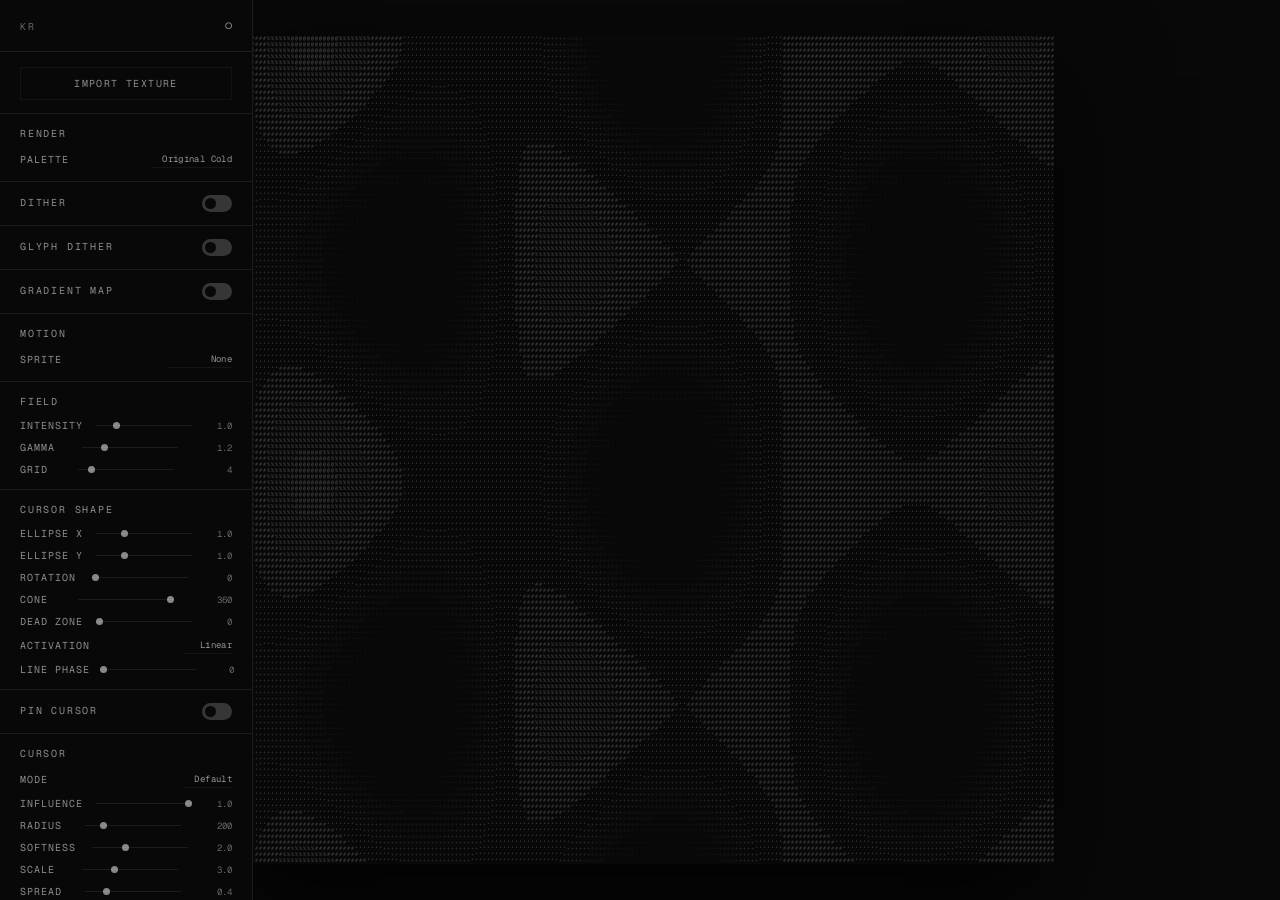
==== commit b356b85c: "Open controls side panel by default on first paint. Initial markup matches openPanel(): #panel has c" ====
--- a/src/index.html
+++ b/src/index.html
@@ -74,8 +74,8 @@
         </style>
     </head>
     <body>
-        <div id="panel-trigger" role="button" tabindex="0" aria-label="Open controls panel" aria-expanded="false" aria-controls="panel"></div>
-        <aside id="panel" aria-label="Controls panel" aria-hidden="true">
+        <div id="panel-trigger" role="button" tabindex="0" aria-label="Close controls panel" aria-expanded="true" aria-controls="panel"></div>
+        <aside id="panel" class="open" aria-label="Controls panel" aria-hidden="false">
             <header class="panel-hd">
                 <span class="panel-logo" aria-hidden="true">KR</span>
                 <button id="pin-btn" class="pin-btn" aria-label="Pin controls panel open — keyboard shortcut: backslash" aria-pressed="false">○</button>
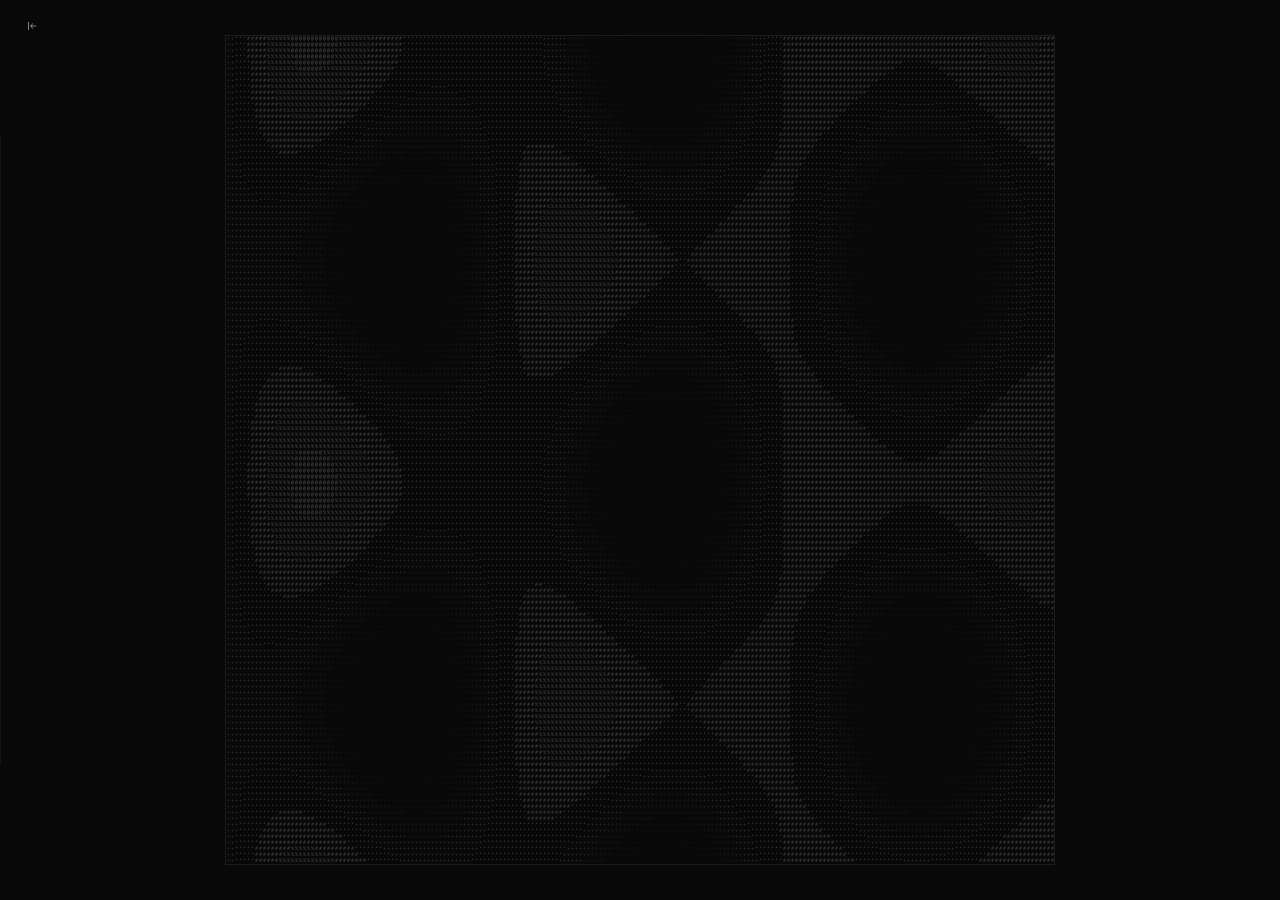
==== commit 1d045af6: "Split the single HTML into CSS and classic script files. Extract config, math, cursor, field, cell, " ====
--- a/src/index.html
+++ b/src/index.html
@@ -3,82 +3,24 @@
     <head>
         <meta charset="UTF-8" />
         <meta name="viewport" content="width=device-width, initial-scale=1.0" />
-        <title>Kiteracer v0.9</title>
+        <title>Kiteracer</title>
+        <meta name="description" content="ASCII animation lab — dithered glyph grid, palettes, and cursor fields." />
         <link
             href="https://fonts.googleapis.com/css2?family=Geist+Mono:wght@300;400&display=swap"
             rel="stylesheet"
         />
-        <style>
-            :root { --bg:#080808; --ui-bg:rgba(9,9,9,0.97); --border:#1c1c1c; --text:#f0f0ee; --accent:#363636 }
-            body.light-mode { --bg:#f0f0ee; --ui-bg:rgba(242,242,240,0.98); --border:#d0d0ce; --text:#080808; --accent:#b4b4b2 }
-            body,html { margin:0;padding:0;width:100%;height:100%;background:var(--bg);color:var(--text);font-family:'Geist Mono',monospace;overflow:hidden;user-select:none;transition:background-color 0.5s ease;display:flex;align-items:center;justify-content:center }
-            canvas { display:block;box-shadow:0 40px 100px rgba(0,0,0,0.8);background:#000 }
-            /* ── Panel ── */
-            #panel-trigger { position:fixed;left:0;top:0;width:20px;height:100vh;z-index:150 }
-            #panel-trigger::after { content:'';position:absolute;left:0;top:15%;bottom:15%;width:1px;background:var(--text);opacity:0.05;transition:opacity 0.4s }
-            #panel-trigger:hover::after { opacity:0.15 }
-            #panel { position:fixed;left:0;top:0;width:252px;height:100vh;background:var(--ui-bg);border-right:1px solid var(--border);backdrop-filter:blur(40px);-webkit-backdrop-filter:blur(40px);z-index:200;display:flex;flex-direction:column;transform:translateX(-100%);will-change:transform;overflow:hidden }
-            #panel.open { transform:translateX(0) }
-            .panel-hd { display:flex;align-items:center;justify-content:space-between;padding:18px 20px 17px;border-bottom:1px solid var(--border);flex-shrink:0 }
-            .panel-logo { font-size:10px;font-weight:400;letter-spacing:0.22em;color:var(--text);opacity:0.4 }
-            .pin-btn { background:none;border:none;color:var(--text);cursor:pointer;font-size:12px;line-height:1;opacity:0.52;padding:2px 0;transition:opacity 0.15s;font-family:inherit }
-            .pin-btn:hover, .pin-btn.pinned { opacity:0.75 }
-            .pin-btn:focus-visible { opacity:1;outline:1px solid var(--text);outline-offset:3px }
-            .panel-body { flex:1;overflow-y:auto;padding:2px 0 }
-            .panel-body::-webkit-scrollbar { width:2px }
-            .panel-body::-webkit-scrollbar-thumb { background:var(--accent) }
-            /* ── Sections ── */
-            .panel-sec { padding:13px 20px;border-bottom:1px solid var(--border);display:flex;flex-direction:column;gap:9px }
-            .panel-sec:last-child { border-bottom:none }
-            .sec-label { font-size:10px;letter-spacing:0.18em;text-transform:uppercase;color:var(--text);opacity:0.57;padding-bottom:2px }
-            .ctrl-row { display:flex;align-items:center;justify-content:space-between;gap:8px }
-            .ctrl-label { font-size:10px;letter-spacing:0.1em;text-transform:uppercase;color:var(--text);opacity:0.57;white-space:nowrap;flex-shrink:0 }
-            .ctrl-val { font-size:9px;color:var(--text);opacity:0.40;min-width:28px;text-align:right;font-variant-numeric:tabular-nums;flex-shrink:0 }
-            /* ── Controls ── */
-            .import-btn { display:block;border:1px solid var(--border);padding:9px 0;cursor:pointer;font-size:10px;letter-spacing:0.14em;text-transform:uppercase;color:var(--text);opacity:0.57;text-align:center;transition:opacity 0.15s,border-color 0.15s;font-family:'Geist Mono',monospace }
-            .import-btn:hover { opacity:0.85;border-color:var(--accent) }
-            #file-input { display:none }
-            select { background:transparent;color:var(--text);border:none;border-bottom:1px solid var(--border);font-family:'Geist Mono',monospace;font-size:9px;letter-spacing:0.04em;padding:2px 0;max-width:128px;cursor:pointer;-webkit-appearance:none;opacity:0.60;text-align:right }
-            select:hover { opacity:1;border-bottom-color:var(--accent) }
-            select:focus-visible { opacity:1;outline:1px solid var(--text);outline-offset:3px }
-            select option { background:#111;color:#f0f0ee }
-            input[type="range"] { -webkit-appearance:none;width:96px;height:1px;background:var(--border);outline:none;cursor:pointer;flex-shrink:0 }
-            input[type="range"]::-webkit-slider-thumb { -webkit-appearance:none;width:7px;height:7px;background:var(--text);border-radius:50%;cursor:pointer;opacity:0.55;transition:opacity 0.12s,transform 0.12s }
-            input[type="range"]:hover::-webkit-slider-thumb { opacity:1;transform:scale(1.35) }
-            /* ── Toggle switch ── */
-            .switch { position:relative;display:inline-flex;align-items:center;width:30px;height:17px;cursor:pointer;flex-shrink:0 }
-            .switch input { opacity:0;width:0;height:0;position:absolute }
-            .switch-track { position:absolute;inset:0;background:var(--accent);border-radius:9px;transition:background 0.18s }
-            .switch input:checked ~ .switch-track { background:var(--text);opacity:0.75 }
-            .switch-thumb { position:absolute;top:3px;left:3px;width:11px;height:11px;background:var(--bg);border-radius:50%;transition:transform 0.18s,background 0.18s;pointer-events:none }
-            .switch input:checked ~ .switch-track ~ .switch-thumb { transform:translateX(13px) }
-            body.light-mode .switch-thumb { background:var(--text) }
-            .switch:focus-within .switch-track { outline:1px solid var(--text);outline-offset:2px }
-            .ghost-btn { background:none;border:1px solid var(--border);color:var(--text);font-family:'Geist Mono',monospace;font-size:10px;letter-spacing:0.1em;padding:6px 10px;cursor:pointer;opacity:0.57;text-transform:uppercase;transition:opacity 0.15s;width:100% }
-            .ghost-btn:hover { opacity:0.9 }
-            .ghost-btn:focus-visible { opacity:1;outline:1px solid var(--text);outline-offset:2px }
-            .gradient-stops { display:flex;flex-wrap:wrap;gap:5px }
-            .stop-item { display:flex;align-items:center;gap:4px;padding:3px;border:1px solid var(--border);background:rgba(255,255,255,0.02) }
-            .stop-item input[type="color"] { width:16px;height:16px;border:none;background:none;cursor:pointer;padding:0 }
-            .remove-stop { cursor:pointer;opacity:0.57;font-size:11px;transition:opacity 0.12s }
-            .remove-stop:hover { opacity:1 }
-            .remove-stop:focus-visible { opacity:1;outline:1px solid var(--text);outline-offset:2px }
-            /* ── Focus ── */
-            input[type="range"]:focus-visible { outline:1px solid var(--text);outline-offset:4px;opacity:1 }
-            .import-btn:focus-visible { opacity:1;outline:1px solid var(--text);outline-offset:2px }
-            /* ── Light mode contrast ── */
-            body.light-mode select { opacity:0.72 }
-            body.light-mode select:hover { opacity:1 }
-            body.light-mode .pin-btn { opacity:0.72 }
-            body.light-mode .pin-btn:hover, body.light-mode .pin-btn.pinned { opacity:0.85 }
-        </style>
+        <link rel="stylesheet" href="css/app.css" />
     </head>
     <body>
-        <div id="panel-trigger" role="button" tabindex="0" aria-label="Close controls panel" aria-expanded="true" aria-controls="panel"></div>
-        <aside id="panel" class="open" aria-label="Controls panel" aria-hidden="false">
+        <div id="panel-trigger" role="button" tabindex="0" aria-label="Open controls panel" aria-expanded="false" aria-controls="panel"></div>
+        <button type="button" id="pin-btn" class="pin-btn" aria-label="Open controls panel — keyboard shortcut: backslash" aria-pressed="false">
+            <svg xmlns="http://www.w3.org/2000/svg" width="12" height="12" viewBox="0 0 24 24" aria-hidden="true">
+                <path fill="currentColor" d="M6 4v16H4V4h2zm14 7v2h-8v2h-2v-2H8v-2h2V9h2v2h8zm-8-2V7h2v2h-2zm0 6h2v2h-2v-2z"/>
+            </svg>
+        </button>
+        <aside id="panel" aria-label="Controls panel" aria-hidden="true">
             <header class="panel-hd">
-                <span class="panel-logo" aria-hidden="true">KR</span>
-                <button id="pin-btn" class="pin-btn" aria-label="Pin controls panel open — keyboard shortcut: backslash" aria-pressed="false">○</button>
+                <span class="panel-logo" aria-hidden="true">KITERACER</span>
             </header>
             <div class="panel-body">
                 <div class="panel-sec">
@@ -146,7 +88,7 @@
                     <div class="ctrl-row"><span class="sec-label">Gradient Map</span><label class="switch"><input type="checkbox" id="gradient-toggle"><span class="switch-track"></span><span class="switch-thumb"></span></label></div>
                     <div id="gradient-controls" style="display:none;flex-direction:column;gap:9px;">
                         <div class="gradient-stops" id="gradient-stops-list"></div>
-                        <button class="ghost-btn" id="add-stop-btn">+ Add Stop</button>
+                        <button type="button" class="ghost-btn" id="add-stop-btn">+ Add Stop</button>
                         <div class="ctrl-row"><label class="ctrl-label" for="gradient-phase-control">Phase</label><input type="range" id="gradient-phase-control" min="0" max="1" step="0.05" value="0"><span class="ctrl-val" id="gradient-phase-val">0</span></div>
                     </div>
                 </div>
@@ -210,1531 +152,22 @@
                     <div class="ctrl-row"><span class="ctrl-label">Light Mode</span><label class="switch"><input type="checkbox" id="light-mode-toggle"><span class="switch-track"></span><span class="switch-thumb"></span></label></div>
                 </div>
                 <div class="panel-sec">
-                    <button class="import-btn" id="export-png-btn">Export PNG</button>
-                    <button class="import-btn" id="export-code-btn">Export Code</button>
+                    <button type="button" class="import-btn" id="export-png-btn">Export PNG</button>
+                    <button type="button" class="import-btn" id="export-code-btn">Export Code</button>
                 </div>
             </div>
         </aside>
-        <canvas id="main-canvas"></canvas>
+        <main>
+            <canvas id="main-canvas" role="img" aria-label="ASCII animation stage"></canvas>
+        </main>
 
-        <!-- ── Constants & Configuration ───────────────────────────────────────── -->
-        <script>
-            const PALETTES = {
-                original:         { bg:"#080808", base:"#141412", sprite:"#7a7a76", cursor:"#f0f0ee", stops:["#080808","#7a7a76","#f0f0ee"] },
-                monochrome:       { bg:"#000000", base:"#1a1a1a", sprite:"#444444", cursor:"#ffffff", stops:["#000000","#444444","#ffffff"] },
-                nord:             { bg:"#2e3440", base:"#3b4252", sprite:"#88c0d0", cursor:"#eceff4", stops:["#2e3440","#88c0d0","#eceff4"] },
-                ghostty:          { bg:"#1a1b26", base:"#24283b", sprite:"#bb9af7", cursor:"#c0caf5", stops:["#1a1b26","#bb9af7","#c0caf5"] },
-                ghosttyDracula:   { bg:"#282a36", base:"#44475a", sprite:"#bd93f9", cursor:"#f8f8f2", stops:["#282a36","#bd93f9","#f8f8f2"] },
-                ghosttyCatppuccin:{ bg:"#1e1e2e", base:"#313244", sprite:"#cba6f7", cursor:"#cdd6f4", stops:["#1e1e2e","#cba6f7","#cdd6f4"] },
-                zed:              { bg:"#18181b", base:"#27272a", sprite:"#3b82f6", cursor:"#e2e8f0", stops:["#18181b","#3b82f6","#e2e8f0"] },
-                zedRose:          { bg:"#191724", base:"#26233a", sprite:"#c4a7e7", cursor:"#e0def4", stops:["#191724","#c4a7e7","#e0def4"] },
-                zedAndromeda:     { bg:"#23262e", base:"#2b2d37", sprite:"#ee5d43", cursor:"#d5ced9", stops:["#23262e","#ee5d43","#d5ced9"] },
-                cursorDark:       { bg:"#1e1e1e", base:"#2d2d2d", sprite:"#569cd6", cursor:"#d4d4d4", stops:["#1e1e1e","#569cd6","#d4d4d4"] },
-                cursorEmber:      { bg:"#1c1917", base:"#292524", sprite:"#d97706", cursor:"#fef3c7", stops:["#1c1917","#d97706","#fef3c7"] },
-            };
-
-            const DITHER_SETS = {
-                characters:      " 0123456789ABCDEF!@#$%&",
-                classic:         " .:-=+*#%@",
-                unicode:         " ·∘∙○●◉■█",
-                redacted:        " ░▒▓█",
-                squares:         " ▫▪□■◼",
-                circles:         " ◌○◎●⬤",
-                crt:             " ▂▃▄▅▆▇█",
-                organic:         " .,;~∞❀✿",
-                stars:           " ·✧✦★✶✹",
-                verticalLines:   " ╎│╏┃║",
-                horizontalLines: " ╌─╍━═",
-                verticalJitter:  " ¡|ǁ‖⦀",
-                horizontalJitter:" -–—═≡",
-                waffle:          " ⠁⠃⠇⠏⠟⠿",
-                porthole:        " ·◦○◎◉●",
-                zigzag:          " ~∽≈⋰╳",
-                eyes:            " ◌◍◎⊙⦿",
-                blueNoiseish:    " ░▒▞▚▓█",
-                diagonals:       " ╱╲╳▞▚▓",
-            };
-            const WAKE_SET = "·-_=~";
-            const HEX_SET = "0123456789abcdef-";
-            let currentPalette = PALETTES.original;
-            let paletteRgb = {};
-            function updatePaletteRgb() {
-                paletteRgb.bg     = hexToRgb(currentPalette.bg);
-                paletteRgb.base   = hexToRgb(currentPalette.base);
-                paletteRgb.sprite = hexToRgb(currentPalette.sprite);
-                paletteRgb.cursor = hexToRgb(currentPalette.cursor);
-                paletteRgb.black  = [0, 0, 0];
-            }
-            const config = {
-                gamma:1.2, bgIntensity:1.0, sprite:"none", spriteSubtype:"fluid", spriteSize:180,
-                cellSize:4, cellHeightRatio:1.6, influenceRadius:200, cursorInfluence:1.0,
-                interactionCharScale:3.0, spreadFactor:0.4, cursorSoftness:2.0, cursorMode:"default",
-                uuidCount:4, seed:0, lightMode:false, gradientMap:false,
-                gradientStops:[...PALETTES.original.stops], gradientPhase:0,
-                dither:"classic", glyphDitherEnabled:false,
-                ditherMode:"blueNoise", ditherEnabled:false, ditherStrength:1.0,
-                animationSpeed:1.0, cursorLines:10,
-                // Shape
-                cursorEllipseX:1.0, cursorEllipseY:1.0, cursorRotation:0, cursorDeadZone:0,
-                // Cone
-                cursorConeAngle:360,
-                // Trail / temporal
-                cursorTrailDecay:"linear", cursorEchoCount:0, cursorEchoDecay:0.6,
-                cursorIdleBloom:0,
-                // Field distortion
-                cursorNoiseWarp:0, cursorVortexStrength:0,
-                // New motion params
-                cursorSpiralTightness:2.0, shockwaveActive:false,
-                // Activation
-                cursorActivationCurve:"linear", cursorLinePhase:0,
-                // Pin
-                cursorPinned:false, cursorPinX:0, cursorPinY:0,
-            };
-        </script>
-
-        <!-- ── Engine: Cell, utilities, render loop ──────────────────────────── -->
-        <script id="engine">
-            //#region Setup — canvas, grid, frame buffers
-            // ═══════════════════════════════════════════════════════════════════════
-            // ── Canvas, grid state, frame buffers ──────────────────────────────────
-            // ═══════════════════════════════════════════════════════════════════════
-            const canvas = document.getElementById("main-canvas");
-            const ctx = canvas.getContext("2d", { alpha: false });
-
-            let cols, rows;
-            let grid = [];
-            let mouse = { x: -2000, y: -2000 };
-            let imageBuffer = null;
-            let imageAspectRatio = 1.0;
-            let activeUUIDGroups = [];
-
-            // ── Performance: frame state & render buffers ───────────────────────
-            const frame = { mx: 0, my: 0, cx: 0, cy: 0, tn: 0, lastAnimSpeed: 1.0 };
-            let staticBase = null, staticBaseCtx = null;
-            let staticBaseDirty = true;
-            const _iBuf = []; let _iCount = 0;   // interaction cells
-            const _dBuf = []; let _dCount = 0;   // dynamic idle cells
-            const _cd = [0, 0]; // cursor displacement output
-
-            // ── Cursor extended state (module-level, updated in loop()) ────────
-            let prevMouse = { x: -2000, y: -2000 };
-            let velocityDir = { x: 0, y: 1 }; // normalized travel direction
-            // Shockwave
-            let shockwaveOrigin = { x: 0, y: 0 };
-            let shockwaveTime = 0;
-            // Echo buffer — circular buffer of past mouse positions
-            const echoPositions = []; // {x, y, t} entries
-            let echoTimer = 0;
-            // Idle bloom
-            let idleStart = 0;
-            let lastMoveTime = 0;
-            let bloomRadius = 0; // current bloom-expanded radius
-            //#endregion
-            //#region Cursor displacement & echo stack
-            // ═══════════════════════════════════════════════════════════════════════
-            // ── Cursor displacement (modes, warp, vortex, echoes) ─────────────────
-            // ═══════════════════════════════════════════════════════════════════════
-            // Pure function — returns _cd[]. No side effects.
-            function cursorDisplacement(dx, dy, x, y) {
-                _cd[0] = 0; _cd[1] = 0;
-                if (config.cursorMode === 'default' || config.cursorInfluence <= 0) return _cd;
-
-                // ── Noise warp: distort the effective cursor position ──
-                let edx = dx, edy = dy;
-                if (config.cursorNoiseWarp > 0) {
-                    const nw = config.cursorNoiseWarp * config.influenceRadius * 0.3;
-                    const noiseX = Math.sin(x * 0.006 + frame.tn * 0.0009) * Math.cos(y * 0.004);
-                    const noiseY = Math.cos(x * 0.005 + frame.tn * 0.0007) * Math.sin(y * 0.006);
-                    edx += noiseX * nw;
-                    edy += noiseY * nw;
-                }
-
-                // ── Rotation: rotate [edx, edy] by -cursorRotation ──
-                if (config.cursorRotation !== 0) {
-                    const ra = -config.cursorRotation * Math.PI / 180;
-                    const cosR = Math.cos(ra), sinR = Math.sin(ra);
-                    const rdx = edx * cosR - edy * sinR;
-                    const rdy = edx * sinR + edy * cosR;
-                    edx = rdx; edy = rdy;
-                }
-
-                // ── Ellipse distance ──
-                const eR = bloomRadius || config.influenceRadius;
-                const dist = Math.sqrt((edx / config.cursorEllipseX) ** 2 + (edy / config.cursorEllipseY) ** 2)
-                           * Math.sqrt(config.cursorEllipseX * config.cursorEllipseY);
-
-                if (dist >= eR || dist <= 1) return _cd;
-
-                // ── Dead zone ──
-                if (config.cursorDeadZone > 0 && dist < eR * config.cursorDeadZone) return _cd;
-
-                // ── Cone angle filter ──
-                if (config.cursorConeAngle < 360) {
-                    const halfCone = config.cursorConeAngle * 0.5 * Math.PI / 180;
-                    const cellAngle = Math.atan2(edy, edx);
-                    const travelAngle = Math.atan2(velocityDir.y, velocityDir.x);
-                    let diff = cellAngle - travelAngle;
-                    diff = Math.atan2(Math.sin(diff), Math.cos(diff)); // normalize to [-PI, PI]
-                    if (Math.abs(diff) > halfCone) return _cd;
-                }
-
-                const norm = dist / eR;
-                const f = Math.pow(1 - norm, config.cursorSoftness);
-                const nx = edx / dist, ny = edy / dist;
-                const str = eR * 0.15 * config.cursorInfluence;
-
-                // ── Mode-specific primary displacement ──
-                if (config.cursorMode === 'attract') { _cd[0] = -nx*f*str; _cd[1] = -ny*f*str; }
-                else if (config.cursorMode === 'repel') { _cd[0] = nx*f*str; _cd[1] = ny*f*str; }
-                else if (config.cursorMode === 'orbit') {
-                    const a = frame.tn * 0.002, ca = Math.cos(a), sa = Math.sin(a);
-                    _cd[0] = (-ny*ca + nx*sa)*f*str*0.7; _cd[1] = (nx*ca + ny*sa)*f*str*0.7;
-                } else if (config.cursorMode === 'drift') {
-                    const nf = 0.008;
-                    _cd[0] = Math.sin(x*nf + frame.tn*0.0012)*Math.cos(y*nf*1.3 + frame.tn*0.0007)*f*str;
-                    _cd[1] = Math.cos(x*nf*1.2 + frame.tn*0.0009)*Math.sin(y*nf + frame.tn*0.0011)*f*str;
-                } else if (config.cursorMode === 'spiral') {
-                    const spiralAngle = config.cursorSpiralTightness * dist / eR;
-                    const cs = Math.cos(spiralAngle), ss = Math.sin(spiralAngle);
-                    const rx = nx * cs - ny * ss, ry = nx * ss + ny * cs;
-                    _cd[0] = rx*f*str; _cd[1] = ry*f*str;
-                } else if (config.cursorMode === 'gravity') {
-                    const dot = edx * velocityDir.x + edy * velocityDir.y;
-                    const sign = dot < 0 ? -1 : 1; // behind = attract, ahead = repel
-                    _cd[0] = sign*nx*f*str; _cd[1] = sign*ny*f*str;
-                } else if (config.cursorMode === 'shockwave') {
-                    if (config.shockwaveActive) {
-                        const waveDist = frame.tn - shockwaveTime;
-                        const waveRadius = waveDist * 0.4;
-                        const waveWidth = 60;
-                        const delta = Math.abs(dist - waveRadius);
-                        if (delta < waveWidth) {
-                            const waveFalloff = 1 - delta / waveWidth;
-                            const age = Math.min(1, waveDist / 2000);
-                            _cd[0] = nx * waveFalloff * (1 - age) * str; _cd[1] = ny * waveFalloff * (1 - age) * str;
-                        }
-                    }
-                }
-
-                // ── Vortex overlay: rotate _cd by vortex angle ──
-                if (config.cursorVortexStrength !== 0) {
-                    const va = config.cursorVortexStrength * f * Math.PI * 0.5;
-                    const cv = Math.cos(va), sv = Math.sin(va);
-                    const vx = _cd[0] * cv - _cd[1] * sv;
-                    const vy = _cd[0] * sv + _cd[1] * cv;
-                    _cd[0] = vx; _cd[1] = vy;
-                }
-
-                return _cd;
-            }
-
-            // ── Echo-aware displacement (primary + ghost positions) ──────────
-            // Returns [sx, sy]. Stacks echo ghost displacements on top of primary.
-            const _ecd = [0, 0];
-            function fullDisplacement(dx, dy, x, y) {
-                const cd = cursorDisplacement(dx, dy, x, y);
-                _ecd[0] = cd[0]; _ecd[1] = cd[1];
-                for (let i = 0; i < echoPositions.length; i++) {
-                    const ep = echoPositions[i];
-                    const gdx = x - ep.x, gdy = y - ep.y;
-                    const gcd = cursorDisplacement(gdx, gdy, x, y);
-                    const decay = Math.pow(config.cursorEchoDecay, i + 1);
-                    _ecd[0] += gcd[0] * decay;
-                    _ecd[1] += gcd[1] * decay;
-                }
-                return _ecd;
-            }
-            //#endregion
-            //#region Math, PRNG & color utilities
-            // ═══════════════════════════════════════════════════════════════════════
-            // ── Math helpers, PRNG, hex / RGB ───────────────────────────────────
-            // ═══════════════════════════════════════════════════════════════════════
-
-            const easeOutExpo = (t) => (t === 1 ? 1 : 1 - Math.pow(2, -10 * t));
-
-            const smoothStep = (e0, e1, x) => {
-                const t = Math.max(0, Math.min(1, (x - e0) / (e1 - e0)));
-                return t * t * (3 - 2 * t);
-            };
-
-            // ── Seeded PRNG (mulberry32) ────────────────────────────────────
-            function mulberry32(a) {
-                return function() {
-                    a |= 0; a = a + 0x6D2B79F5 | 0;
-                    let t = Math.imul(a ^ a >>> 15, 1 | a);
-                    t = t + Math.imul(t ^ t >>> 7, 61 | t) ^ t;
-                    return ((t ^ t >>> 14) >>> 0) / 4294967296;
-                };
-            }
-            let rng = Math.random;
-            function applySeed() {
-                rng = config.seed === 0 ? Math.random : mulberry32(config.seed);
-            }
-
-            function pseudoUUID() {
-                const hex = '0123456789abcdef';
-                let u = '';
-                for (let i = 0; i < 36; i++) {
-                    if (i === 8 || i === 13 || i === 18 || i === 23) u += '-';
-                    else u += hex[Math.floor(rng() * 16)];
-                }
-                return u;
-            }
-
-            function hexToRgb(hex) {
-                const h = parseInt(hex.replace("#", ""), 16);
-                return [h >> 16, (h >> 8) & 255, h & 255];
-            }
-
-            function lerpRgb(a, b, n) {
-                const r = Math.round(a[0] + n * (b[0] - a[0]));
-                const g = Math.round(a[1] + n * (b[1] - a[1]));
-                const bl = Math.round(a[2] + n * (b[2] - a[2]));
-                return "#" + (0x1000000 + r * 0x10000 + g * 0x100 + bl).toString(16).slice(1);
-            }
-
-            function lerpColor(a, b, n) {
-                return lerpRgb(hexToRgb(a), hexToRgb(b), n);
-            }
-            //#endregion
-            //#region Animation time, dither tables & quantization
-            // ═══════════════════════════════════════════════════════════════════════
-            // ── Scaled time, Bayer / noise, quantizeChar ─────────────────────────
-            // ═══════════════════════════════════════════════════════════════════════
-            // ── Animation speed scaler ──────────────────────────────────────────
-            // t(now) converts wall-clock ms to scaled animation time.
-            // All state timestamps and thresholds operate in this domain.
-            const t = now => now * config.animationSpeed;
-
-            // ── Dither modifier (spatial threshold patterns) ────────────────────
-            // Inspired by Unicorn Studio's dither pipeline:
-            //   quantized = floor(intensity * levels + noise * strength) / levels
-
-            // ── Bayer matrices (procedural hierarchical) ───────────────────────
-            const BAYER = {};
-            (function() {
-                function gen(n) {
-                    if (n === 1) return [[0]];
-                    const h = gen(n >> 1), hn = n >> 1;
-                    const m = Array.from({length: n}, () => new Float32Array(n));
-                    for (let y = 0; y < hn; y++)
-                        for (let x = 0; x < hn; x++) {
-                            const v = h[y][x];
-                            m[y][x] = 4*v; m[y][x+hn] = 4*v+2;
-                            m[y+hn][x] = 4*v+3; m[y+hn][x+hn] = 4*v+1;
-                        }
-                    return m;
-                }
-                [4, 8, 16].forEach(n => {
-                    const m = gen(n), n2 = n * n;
-                    for (let y = 0; y < n; y++)
-                        for (let x = 0; x < n; x++)
-                            m[y][x] = (m[y][x] + 0.5) / n2 - 0.5;
-                    BAYER[n] = m;
-                });
-            })();
-
-            // ── PCG2D hash (from Unicorn Studio — high-quality integer noise) ──
-            function pcg2d(x, y) {
-                let vx = (x * 1664525 + 1013904223) | 0;
-                let vy = (y * 1664525 + 1013904223) | 0;
-                vx = (vx + Math.imul(vy, vy) * 1664525 + 1013904223) | 0;
-                vy = (vy + Math.imul(vx, vx) * 1664525 + 1013904223) | 0;
-                vx ^= vx >>> 16; vy ^= vy >>> 16;
-                vx = (vx + Math.imul(vy, vy) * 1664525 + 1013904223) | 0;
-                return ((vx ^ vy) >>> 0) / 4294967296;
-            }
-
-            // ── R2 low-discrepancy sequence (blue-noise-like) ──────────────────
-            function r2Noise(x, y) {
-                const a1 = 0.7548776662466927, a2 = 0.5698402909980532;
-                return ((x * a1 + y * a2) % 1) - 0.5;
-            }
-
-            // ── IGN — Interleaved Gradient Noise (Jorge Jimenez) ───────────────
-            function ignNoise(x, y) {
-                return ((52.9829189 * ((0.06711056 * x + 0.00583715 * y) % 1)) % 1) - 0.5;
-            }
-
-            function getDitherOffset(col, row) {
-                if (!config.ditherEnabled) return 0;
-                switch (config.ditherMode) {
-                    case 'blueNoise':     return r2Noise(col, row);
-                    case 'blueNoise2x':   return r2Noise(col * 2, row * 2);
-                    case 'blueNoise05x':  return r2Noise(col * 0.5, row * 0.5);
-                    case 'bayer4':        return BAYER[4][row & 3][col & 3];
-                    case 'bayer8':        return BAYER[8][row & 7][col & 7];
-                    case 'bayer16':       return BAYER[16][row & 15][col & 15];
-                    case 'random':        return pcg2d(col, row) - 0.5;
-                    case 'ign':           return ignNoise(col, row);
-                    case 'halftone': {
-                        const p = 6, cx = (col % p) - p * 0.5, cy = (row % p) - p * 0.5;
-                        return Math.sqrt(cx * cx + cy * cy) / (p * 0.707) - 0.5;
-                    }
-                    case 'crosshatch': {
-                        const a = (col + row) % 4, b = (col - row + 400) % 4;
-                        return ((a === 0 || b === 0) ? -0.35 : 0.35);
-                    }
-                    case 'checkerboard':  return ((col + row) & 1) ? 0.4 : -0.4;
-                    default:              return 0;
-                }
-            }
-
-            // ── Character quantization with dither + glyph toggle ──────────────
-            // Follows Unicorn's pattern: floor(intensity * levels + noise * str)
-            // Glyph Dither OFF → classic ramp    Glyph Dither ON → alternate glyph set
-            // Dither OFF → noise = 0 (getDitherOffset returns 0 when disabled)
-            function quantizeChar(intensity, col, row) {
-                const dset = config.glyphDitherEnabled
-                    ? DITHER_SETS[config.dither]
-                    : DITHER_SETS.classic;
-                const n = dset.length;
-                const noise = getDitherOffset(col, row) * config.ditherStrength;
-                const idx = Math.max(0, Math.min(n - 1, Math.floor(intensity * n + noise)));
-                return dset[idx];
-            }
-            //#endregion
-            //#region Sprite field, UUID crystallization & culling zones
-            // ═══════════════════════════════════════════════════════════════════════
-            // ── Sprite influence, UUID groups, spatial zones ────────────────────
-            // ═══════════════════════════════════════════════════════════════════════
-
-            function getSpriteInfluence(x, y, now) {
-                if (config.sprite === "none") return 0;
-                const tn = t(now);
-
-                if (config.sprite === "scan") {
-                    const pos = ((tn / 3500) % 1.6) - 0.3;
-                    const dist = Math.abs(y / canvas.height - pos);
-                    const size = config.spriteSize / canvas.height;
-                    return dist < size ? Math.pow(1 - dist / size, 2) : 0;
-                }
-
-                if (config.sprite === "pulse") {
-                    const radius =
-                        (tn / 10) %
-                        (Math.max(canvas.width, canvas.height) * 1.3);
-                    const dx = x - canvas.width / 2;
-                    const dy = y - canvas.height / 2;
-                    const dist = Math.abs(
-                        Math.sqrt(dx * dx + dy * dy) - radius,
-                    );
-                    return dist < config.spriteSize
-                        ? Math.pow(1 - dist / config.spriteSize, 2)
-                        : 0;
-                }
-
-                if (config.sprite === "wave") {
-                    const nx = x * 0.002,
-                        ny = y * 0.002,
-                        wt = tn * 0.0008;
-                    let val = 0;
-
-                    if (config.spriteSubtype === "fluid") {
-                        val =
-                            Math.sin(nx + wt) * Math.cos(ny + wt * 0.5) +
-                            Math.sin(nx * 0.5 - wt) * 0.5;
-                    } else if (config.spriteSubtype === "chaos") {
-                        val =
-                            Math.sin(nx * 4 + wt) * 0.3 +
-                            Math.sin(ny * 5 - wt * 1.5) * 0.3 +
-                            Math.sin((nx + ny) * 2 + wt) * 0.4;
-                    } else {
-                        const dx = x - canvas.width / 2,
-                            dy = y - canvas.height / 2;
-                        const d = Math.sqrt(dx * dx + dy * dy) * 0.01;
-                        val = Math.sin(d - wt * 5) * Math.cos(nx * 2 + wt);
-                    }
-
-                    const threshold = config.spriteSize / 500;
-                    const d = Math.abs(val);
-                    return d < threshold ? 1 - d / threshold : 0;
-                }
-
-                return 0;
-            }
-
-            // ── UUID crystallization ─────────────────────────────────────────────
-
-            function crystallizeUUID(cell, now) {
-                if (cell.state !== "crystallizing") return;
-
-                const uuid = config.seed === 0 ? crypto.randomUUID() : pseudoUUID();
-                const group = { cells: [], startTime: now };
-
-                for (let i = 0; i < uuid.length; i++) {
-                    const target =
-                        grid[cell.row * cols + ((cell.col + i) % cols)];
-                    if (!target) continue;
-                    target.state = "resolved";
-                    target.startTime = now;
-                    target.uuidChar = uuid[i];
-                    group.cells.push(target);
-                }
-
-                activeUUIDGroups.push(group);
-
-                while (activeUUIDGroups.length > config.uuidCount) {
-                    const oldest = activeUUIDGroups.shift();
-                    oldest.cells.forEach((c) => {
-                        if (c.state === "resolved") {
-                            c.state = "fading";
-                            c.startTime = now;
-                        }
-                    });
-                }
-            }
-
-            // ── Sprite zone pre-computation ─────────────────────────────────────
-            // Returns bounding geometry so the render loop can skip cells
-            // outside the sprite's active area without calling getSpriteInfluence.
-
-            function computeSpriteZone(now) {
-                if (config.sprite === 'none') return null;
-                const tn = t(now);
-                if (config.sprite === 'scan') {
-                    const pos = ((tn / 3500) % 1.6) - 0.3;
-                    const size = config.spriteSize / canvas.height;
-                    return { yMin: (pos - size) * canvas.height, yMax: (pos + size) * canvas.height };
-                }
-                if (config.sprite === 'pulse') {
-                    const radius = (tn / 10) % (Math.max(canvas.width, canvas.height) * 1.3);
-                    return { cx: canvas.width * 0.5, cy: canvas.height * 0.5, rMin: radius - config.spriteSize, rMax: radius + config.spriteSize };
-                }
-                return { full: true }; // wave — cannot pre-bound cheaply
-            }
-
-            function cellInZone(cell, zone) {
-                if (!zone) return false;
-                if (zone.full) return true;
-                if (zone.yMin !== undefined) return cell.y + cell.ch >= zone.yMin && cell.y <= zone.yMax;
-                const dx = cell.x + cell.cw * 0.5 - zone.cx, dy = cell.y + cell.ch * 0.5 - zone.cy;
-                const d = Math.sqrt(dx * dx + dy * dy);
-                return d >= zone.rMin && d <= zone.rMax;
-            }
-            //#endregion
-            //#region Static base layer (offscreen cache)
-            // ═══════════════════════════════════════════════════════════════════════
-            // ── Static base layer (OffscreenCanvas) ───────────────────────────────
-            // ═══════════════════════════════════════════════════════════════════════
-            // Caches the idle, no-influence appearance of every cell.
-            // Rebuilt only on config changes; composited via drawImage each frame.
-
-            function initStaticBase() {
-                staticBase = document.createElement('canvas');
-                staticBase.width = canvas.width;
-                staticBase.height = canvas.height;
-                staticBaseCtx = staticBase.getContext('2d', { alpha: false });
-                staticBaseDirty = true;
-            }
-
-            function rebuildStaticBase() {
-                const bg = config.lightMode ? currentPalette.cursor : currentPalette.bg;
-                staticBaseCtx.fillStyle = bg;
-                staticBaseCtx.fillRect(0, 0, canvas.width, canvas.height);
-                const fs = Math.floor(Math.round(config.cellSize * config.cellHeightRatio) * 0.9);
-                staticBaseCtx.font = `300 ${fs}px "Geist Mono"`;
-                staticBaseCtx.textAlign = 'center';
-                staticBaseCtx.textBaseline = 'middle';
-                for (let i = 0; i < grid.length; i++) {
-                    const cell = grid[i];
-                    if (cell.baseChar === ' ') continue;
-                    staticBaseCtx.fillStyle = cell.getIdleColor();
-                    staticBaseCtx.fillText(cell.baseChar, cell.x + cell.cw * 0.5, cell.y + cell.ch * 0.5);
-                }
-                staticBaseDirty = false;
-            }
-            //#endregion
-            //#region Cell
-            // ═══════════════════════════════════════════════════════════════════════
-            // ── Cell class (state machine, draw) ──────────────────────────────────
-            // ═══════════════════════════════════════════════════════════════════════
-
-            class Cell {
-                constructor(col, row, cw, ch) {
-                    this.col = col;
-                    this.row = row;
-                    this.cw = cw;
-                    this.ch = ch;
-                    this.x = col * cw;
-                    this.y = row * ch;
-                    this.baseDensity = 0;
-                    this.baseChar = " ";
-                    this.displayChar = " ";
-                    this.state = "idle"; // idle | waking | encoding | crystallizing | resolved | fading
-                    this.startTime = 0;
-                    this.delay = 0;
-                    this.lastVisited = 0;
-                    this.mutationTimer = 0;
-                    this.color = currentPalette.base;
-                    this.uuidChar = "";
-                    this.currentScale = 1.0;
-                    this.triggerStrength = 1.0;
-                    this.dx = 0;
-                    this.dy = 0;
-                }
-
-                trigger(now, dist) {
-                    if (this.state !== "idle") return;
-                    const effR = bloomRadius || (config.influenceRadius * config.cursorInfluence);
-                    // Dead zone: skip cells inside the inner exclusion ring
-                    if (config.cursorDeadZone > 0 && dist < effR * config.cursorDeadZone) return;
-                    // Lines filter: skip rows that aren't on an active band
-                    if (config.cursorLines < 20) {
-                        const radiusRows = Math.max(1, Math.ceil(effR / this.ch));
-                        const stride = Math.max(1, Math.ceil(radiusRows / config.cursorLines));
-                        const cursorRow = Math.round(frame.cy / this.ch);
-                        const phaseOffset = Math.round(config.cursorLinePhase * stride);
-                        if ((Math.abs(this.row - cursorRow) + phaseOffset) % stride !== 0) return;
-                    }
-                    // Cone angle filter
-                    if (config.cursorConeAngle < 360) {
-                        const halfCone = config.cursorConeAngle * 0.5 * Math.PI / 180;
-                        const cellAngle = Math.atan2(this.dy, this.dx);
-                        const travelAngle = Math.atan2(velocityDir.y, velocityDir.x);
-                        let diff = cellAngle - travelAngle;
-                        diff = Math.atan2(Math.sin(diff), Math.cos(diff));
-                        if (Math.abs(diff) > halfCone) return;
-                    }
-                    const norm = dist / effR;
-                    this.state = "waking";
-                    this.startTime = now;
-                    // Activation curve
-                    let rawCurve;
-                    switch (config.cursorActivationCurve) {
-                        case 'quadratic': rawCurve = (1 - norm) * (1 - norm); break;
-                        case 'cubic':     rawCurve = (1 - norm) ** 3; break;
-                        case 'step2':     rawCurve = norm < 0.5 ? 1 : 0; break;
-                        case 'step3':     rawCurve = norm < 0.33 ? 1 : norm < 0.66 ? 0.5 : 0; break;
-                        default:          rawCurve = 1 - norm; // linear
-                    }
-                    this.triggerStrength = Math.pow(rawCurve, 1.0 / config.cursorSoftness);
-                    this.delay = norm * 150;
-                    this.lastVisited = now;
-                }
-
-                update(now) {
-                    const tn = t(now); // scaled animation time
-                    this.dx = this.x + this.cw * 0.5 - frame.cx;
-                    this.dy = this.y + this.ch * 0.5 - frame.cy;
-
-                    // ── Effective distance (accounts for ellipse + rotation + noise warp) ──
-                    let edx = this.dx, edy = this.dy;
-                    if (config.cursorNoiseWarp > 0) {
-                        const nw = config.cursorNoiseWarp * config.influenceRadius * 0.3;
-                        edx += Math.sin(this.x * 0.006 + frame.tn * 0.0009) * Math.cos(this.y * 0.004) * nw;
-                        edy += Math.cos(this.x * 0.005 + frame.tn * 0.0007) * Math.sin(this.y * 0.006) * nw;
-                    }
-                    if (config.cursorRotation !== 0) {
-                        const ra = -config.cursorRotation * Math.PI / 180;
-                        const cosR = Math.cos(ra), sinR = Math.sin(ra);
-                        const rdx = edx * cosR - edy * sinR;
-                        const rdy = edx * sinR + edy * cosR;
-                        edx = rdx; edy = rdy;
-                    }
-                    const dist = Math.sqrt((edx / config.cursorEllipseX) ** 2 + (edy / config.cursorEllipseY) ** 2)
-                               * Math.sqrt(config.cursorEllipseX * config.cursorEllipseY);
-
-                    const effRadius = bloomRadius || (config.influenceRadius * config.cursorInfluence);
-                    if (dist < effRadius) this.trigger(tn, dist);
-
-                    const elapsed = tn - this.startTime - this.delay;
-
-                    if (this.state === "waking" && elapsed >= 0) {
-                        this.displayChar =
-                            WAKE_SET[
-                                Math.floor(rng() * WAKE_SET.length)
-                            ];
-                        this.currentScale =
-                            1.0 +
-                            (config.interactionCharScale - 1.0) *
-                                this.triggerStrength *
-                                (elapsed / 200);
-                        this.color = lerpRgb(
-                            this.getIdleRgb(),
-                            this.getActiveSpriteRgb(),
-                            Math.min(1, elapsed / 200) * this.triggerStrength,
-                        );
-                        if (elapsed >= 200) this.state = "encoding";
-                    } else if (this.state === "encoding") {
-                        if (tn - this.mutationTimer > 40) {
-                            this.displayChar =
-                                HEX_SET[
-                                    Math.floor(rng() * HEX_SET.length)
-                                ];
-                            this.mutationTimer = tn;
-                        }
-                        this.currentScale = 1.0 + (config.interactionCharScale - 1.0) * this.triggerStrength;
-                        this.color = lerpRgb(this.getIdleRgb(), this.getActiveSpriteRgb(), this.triggerStrength);
-                        if (elapsed >= 600) {
-                            this.state = "crystallizing";
-                            crystallizeUUID(this, tn);
-                        }
-                    } else if (this.state === "resolved") {
-                        this.displayChar = this.uuidChar;
-                        this.color = lerpRgb(this.getIdleRgb(), this.getActiveCursorRgb(), this.triggerStrength);
-                        this.currentScale = 1.0 + (config.interactionCharScale - 1.0) * this.triggerStrength;
-                        if (tn - this.startTime > 800) {
-                            this.state = "fading";
-                            this.startTime = tn;
-                        }
-                    } else if (this.state === "fading") {
-                        const fadeProg = (tn - this.startTime) / 400;
-                        const idleRgb   = this.getIdleRgb();
-                        const cursorRgb = this.getActiveCursorRgb();
-                        const ts = this.triggerStrength;
-                        const innerRgb = [
-                            Math.round(idleRgb[0] + ts * (cursorRgb[0] - idleRgb[0])),
-                            Math.round(idleRgb[1] + ts * (cursorRgb[1] - idleRgb[1])),
-                            Math.round(idleRgb[2] + ts * (cursorRgb[2] - idleRgb[2])),
-                        ];
-                        this.color = lerpRgb(innerRgb, idleRgb, Math.min(1, fadeProg));
-                        this.currentScale =
-                            1.0 +
-                            (config.interactionCharScale - 1.0) *
-                                this.triggerStrength *
-                                (1.0 - Math.min(1, fadeProg));
-                        if (fadeProg >= 1) {
-                            this.state = "idle";
-                            this.displayChar = this.baseChar;
-                            this.currentScale = 1.0;
-                        }
-                    }
-
-                    if (this.state === "idle") {
-                        const timeSinceVisit = tn - this.lastVisited;
-                        const sVal = getSpriteInfluence(this.x, this.y, now);
-
-                        if (timeSinceVisit < 600) {
-                            let trailProgress;
-                            const raw = timeSinceVisit / 600;
-                            switch (config.cursorTrailDecay) {
-                                case 'exponential': trailProgress = easeOutExpo(raw); break;
-                                case 'step':        trailProgress = raw < 0.5 ? 0 : 1; break;
-                                case 'sine':        trailProgress = 0.5 - 0.5 * Math.cos(Math.PI * raw); break;
-                                default:            trailProgress = raw; // linear
-                            }
-                            this.color = lerpRgb(
-                                this.getActiveCursorRgb(),
-                                this.getIdleRgb(),
-                                trailProgress,
-                            );
-                            this.displayChar = this.baseChar;
-                        } else if (sVal > 0.01) {
-                            const s = smoothStep(0, 1, sVal);
-                            this.color = lerpRgb(
-                                this.getIdleRgb(),
-                                this.getActiveSpriteRgb(),
-                                s,
-                            );
-                            const intensity = this.getFinalIntensity(s);
-                            this.displayChar = quantizeChar(intensity, this.col, this.row);
-                        } else {
-                            this.color = this.getIdleColor();
-                            this.displayChar = this.baseChar;
-                        }
-                    }
-                }
-
-                getFinalIntensity(additive = 0) {
-                    const l =
-                        Math.pow(
-                            this.baseDensity,
-                            1 / Math.max(0.1, config.gamma),
-                        ) * config.bgIntensity;
-                    return Math.max(0, Math.min(0.99, l + additive));
-                }
-
-                getIdleRgb() {
-                    const luminance = this.getFinalIntensity(0);
-                    if (config.gradientMap && config.gradientStops.length > 1) {
-                        const stops = config.gradientStops;
-                        const phased =
-                            (luminance + config.gradientPhase) % 1.00001;
-                        const i = Math.floor(phased * (stops.length - 1));
-                        const frac = (phased * (stops.length - 1)) % 1;
-                        const a = hexToRgb(stops[i]);
-                        const b = hexToRgb(stops[Math.min(i + 1, stops.length - 1)]);
-                        return [
-                            Math.round(a[0] + frac * (b[0] - a[0])),
-                            Math.round(a[1] + frac * (b[1] - a[1])),
-                            Math.round(a[2] + frac * (b[2] - a[2])),
-                        ];
-                    }
-                    const cBG  = config.lightMode ? paletteRgb.cursor : paletteRgb.bg;
-                    const cACC = config.lightMode ? paletteRgb.bg     : paletteRgb.cursor;
-                    const l = luminance * 0.4;
-                    return [
-                        Math.round(cBG[0] + l * (cACC[0] - cBG[0])),
-                        Math.round(cBG[1] + l * (cACC[1] - cBG[1])),
-                        Math.round(cBG[2] + l * (cACC[2] - cBG[2])),
-                    ];
-                }
-
-                getIdleColor() {
-                    const c = this.getIdleRgb();
-                    return "#" + (0x1000000 + c[0] * 0x10000 + c[1] * 0x100 + c[2]).toString(16).slice(1);
-                }
-
-                getActiveSpriteRgb() {
-                    if (config.gradientMap) {
-                        return hexToRgb(
-                            config.gradientStops[
-                                Math.floor(config.gradientStops.length * 0.5)
-                            ] || currentPalette.sprite
-                        );
-                    }
-                    return config.lightMode
-                        ? [
-                            Math.round(paletteRgb.sprite[0] + 0.2 * (paletteRgb.black[0] - paletteRgb.sprite[0])),
-                            Math.round(paletteRgb.sprite[1] + 0.2 * (paletteRgb.black[1] - paletteRgb.sprite[1])),
-                            Math.round(paletteRgb.sprite[2] + 0.2 * (paletteRgb.black[2] - paletteRgb.sprite[2])),
-                        ]
-                        : paletteRgb.sprite;
-                }
-
-                getActiveSpriteColor() {
-                    if (config.gradientMap)
-                        return (
-                            config.gradientStops[
-                                Math.floor(config.gradientStops.length * 0.5)
-                            ] || currentPalette.sprite
-                        );
-                    return config.lightMode
-                        ? lerpColor(currentPalette.sprite, "#000000", 0.2)
-                        : currentPalette.sprite;
-                }
-
-                getActiveCursorRgb() {
-                    if (config.gradientMap) {
-                        return hexToRgb(
-                            config.gradientStops[
-                                config.gradientStops.length - 1
-                            ] || currentPalette.cursor
-                        );
-                    }
-                    return config.lightMode ? paletteRgb.bg : paletteRgb.cursor;
-                }
-
-                getActiveCursorColor() {
-                    if (config.gradientMap)
-                        return (
-                            config.gradientStops[
-                                config.gradientStops.length - 1
-                            ] || currentPalette.cursor
-                        );
-                    return config.lightMode
-                        ? currentPalette.bg
-                        : currentPalette.cursor;
-                }
-
-                draw(pass) {
-                    if (this.displayChar === ' ') return;
-                    const isInteraction = this.state !== "idle";
-                    if (pass === "base" && isInteraction) return;
-                    if (pass === "interaction" && !isInteraction) return;
-                    const baseFS = Math.floor(this.ch * 0.9);
-                    const cd = fullDisplacement(this.dx, this.dy, this.x, this.y);
-                    let sx = cd[0], sy = cd[1];
-                    if (isInteraction) {
-                        sx += this.dx * (this.currentScale - 1.0) * config.spreadFactor;
-                        sy += this.dy * (this.currentScale - 1.0) * config.spreadFactor;
-                    }
-                    ctx.save();
-                    ctx.fillStyle = this.color;
-                    ctx.translate(this.x + this.cw / 2 + sx, this.y + this.ch / 2 + sy);
-                    ctx.font = `${this.currentScale > 2.5 ? "400" : "300"} ${Math.floor(baseFS * this.currentScale)}px "Geist Mono"`;
-                    ctx.textAlign = "center";
-                    ctx.textBaseline = "middle";
-                    ctx.fillText(this.displayChar, 0, 0);
-                    ctx.restore();
-                }
-            }
-            //#endregion
-            //#region Grid — viewport, density, init
-            // ═══════════════════════════════════════════════════════════════════════
-            // ── Grid management ───────────────────────────────────────────────────
-            // ═══════════════════════════════════════════════════════════════════════
-
-            function adaptViewport() {
-                const margin = 0.92;
-                const winW = window.innerWidth * margin;
-                const winH = window.innerHeight * margin;
-                const winAspect = winW / winH;
-                let finalW, finalH;
-                if (imageAspectRatio > winAspect) {
-                    finalW = winW;
-                    finalH = finalW / imageAspectRatio;
-                } else {
-                    finalH = winH;
-                    finalW = finalH * imageAspectRatio;
-                }
-                canvas.width = Math.floor(finalW);
-                canvas.height = Math.floor(finalH);
-                canvas.style.width = `${canvas.width}px`;
-                canvas.style.height = `${canvas.height}px`;
-            }
-
-            function initGrid() {
-                adaptViewport();
-                const cw = config.cellSize;
-                const ch = Math.round(cw * config.cellHeightRatio);
-                cols = Math.ceil(canvas.width / cw);
-                rows = Math.ceil(canvas.height / ch);
-                grid = [];
-                for (let r = 0; r < rows; r++)
-                    for (let c = 0; c < cols; c++)
-                        grid.push(new Cell(c, r, cw, ch));
-                generateDensity();
-                initStaticBase();
-                const pinX = document.getElementById('cursor-pin-x-control');
-                const pinY = document.getElementById('cursor-pin-y-control');
-                if (pinX) { pinX.max = canvas.width; }
-                if (pinY) { pinY.max = canvas.height; }
-            }
-
-            function generateDensity() {
-                for (let r = 0; r < rows; r++) {
-                    for (let c = 0; c < cols; c++) {
-                        let v;
-                        if (imageBuffer) {
-                            const ix = Math.floor(
-                                (c / cols) * imageBuffer.width,
-                            );
-                            const iy = Math.floor(
-                                (r / rows) * imageBuffer.height,
-                            );
-                            const p =
-                                (Math.min(iy, imageBuffer.height - 1) *
-                                    imageBuffer.width +
-                                    Math.min(ix, imageBuffer.width - 1)) *
-                                4;
-                            v =
-                                (imageBuffer.data[p] +
-                                    imageBuffer.data[p + 1] +
-                                    imageBuffer.data[p + 2]) /
-                                765;
-                        } else {
-                            v =
-                                (Math.sin(c * 0.045) * Math.cos(r * 0.085) +
-                                    Math.sin(c * 0.1) * 0.5) /
-                                1.5;
-                            v = (v + 1) / 2;
-                        }
-                        const cell = grid[r * cols + c];
-                        cell.baseDensity = v;
-                        cell.baseChar = quantizeChar(cell.getFinalIntensity(0), c, r);
-                        cell.displayChar = cell.baseChar;
-                    }
-                }
-                staticBaseDirty = true;
-            }
-            //#endregion
-            //#region Render loop
-            // ═══════════════════════════════════════════════════════════════════════
-            // ── Phased render loop ──────────────────────────────────────────────────
-            // ═══════════════════════════════════════════════════════════════════════
-            //
-            //  Phase 1  Update with spatial culling — skip idle cells outside
-            //           cursor radius, sprite zone, and recently-visited window.
-            //  Phase 2  Composite the cached static base via drawImage.
-            //  Phase 3  Overdraw dynamic idle cells (sprite/cursor influenced)
-            //           with a single font setting — no save/restore.
-            //  Phase 4  Draw interaction cells (font-batched where possible).
-
-            function loop(now) {
-                // ── Frame state cache ──
-                const box = canvas.getBoundingClientRect();
-                frame.mx = mouse.x - box.left;
-                frame.my = mouse.y - box.top;
-                frame.cx = config.cursorPinned ? config.cursorPinX : frame.mx;
-                frame.cy = config.cursorPinned ? config.cursorPinY : frame.my;
-                if (config.cursorPinned) {
-                    const adx = frame.mx - config.cursorPinX;
-                    const ady = frame.my - config.cursorPinY;
-                    config.cursorRotation = Math.atan2(ady, adx) * 180 / Math.PI;
-                }
-
-                // ── Smooth animation speed transitions ──
-                if (frame.lastAnimSpeed !== config.animationSpeed) {
-                    const diff = config.animationSpeed - frame.lastAnimSpeed;
-                    const step = diff * 0.06;
-                    const next = (Math.abs(diff) < 0.005)
-                        ? config.animationSpeed
-                        : frame.lastAnimSpeed + step;
-                    const delta = now * (next - frame.lastAnimSpeed);
-                    for (let i = 0; i < grid.length; i++) {
-                        const c = grid[i];
-                        c.startTime    += delta;
-                        c.mutationTimer += delta;
-                        c.lastVisited  += delta;
-                    }
-                    for (let i = 0; i < activeUUIDGroups.length; i++) {
-                        activeUUIDGroups[i].startTime += delta;
-                    }
-                    frame.lastAnimSpeed = next;
-                }
-
-                frame.tn = t(now);
-
-                // ── Velocity direction tracker (exponentially smoothed) ──
-                const vdx = frame.mx - prevMouse.x, vdy = frame.my - prevMouse.y;
-                const vlen = Math.sqrt(vdx * vdx + vdy * vdy);
-                if (vlen > 1) {
-                    velocityDir.x += (vdx / vlen - velocityDir.x) * 0.2;
-                    velocityDir.y += (vdy / vlen - velocityDir.y) * 0.2;
-                    const vn = Math.sqrt(velocityDir.x ** 2 + velocityDir.y ** 2);
-                    if (vn > 0.001) { velocityDir.x /= vn; velocityDir.y /= vn; }
-                    lastMoveTime = frame.tn;
-                    idleStart = 0;
-                }
-                prevMouse.x = frame.mx; prevMouse.y = frame.my;
-
-                // ── Idle bloom ──
-                if (config.cursorIdleBloom > 0) {
-                    if (vlen <= 1) {
-                        if (idleStart === 0) idleStart = frame.tn;
-                        const idleDur = frame.tn - idleStart;
-                        if (idleDur > 800) {
-                            const progress = Math.min(1, (idleDur - 800) / 2000);
-                            bloomRadius = config.influenceRadius * config.cursorInfluence *
-                                (1 + config.cursorIdleBloom * 0.5 * progress);
-                        } else {
-                            bloomRadius = config.influenceRadius * config.cursorInfluence;
-                        }
-                    } else {
-                        idleStart = 0;
-                        bloomRadius = config.influenceRadius * config.cursorInfluence;
-                    }
-                } else {
-                    bloomRadius = 0; // 0 = use default effR everywhere
-                }
-
-                // ── Echo buffer (update every 80ms) ──
-                if (config.cursorEchoCount > 0) {
-                    if (frame.tn - echoTimer > 80) {
-                        echoPositions.unshift({ x: frame.cx, y: frame.cy });
-                        while (echoPositions.length > config.cursorEchoCount)
-                            echoPositions.pop();
-                        echoTimer = frame.tn;
-                    }
-                } else {
-                    echoPositions.length = 0;
-                }
-
-                // ── Shockwave expiry ──
-                if (config.shockwaveActive) {
-                    const waveDist = frame.tn - shockwaveTime;
-                    const eR = bloomRadius || (config.influenceRadius * config.cursorInfluence);
-                    if (waveDist * 0.4 > eR * 2) config.shockwaveActive = false;
-                }
-
-                const spriteZone = computeSpriteZone(now);
-                const effR = bloomRadius || (config.influenceRadius * config.cursorInfluence);
-                // Expand culling radius for ellipse stretch + noise warp margin
-                const cullR = effR * Math.max(config.cursorEllipseX, config.cursorEllipseY, 1)
-                            + config.cursorNoiseWarp * config.influenceRadius * 0.3;
-                const rSq = cullR * cullR;
-
-                // ── Phase 1: Update with spatial culling ──
-                _iCount = 0; _dCount = 0;
-                for (let i = 0; i < grid.length; i++) {
-                    const cell = grid[i];
-                    if (cell.state === 'idle') {
-                        const dx = cell.x + cell.cw * 0.5 - frame.cx;
-                        const dy = cell.y + cell.ch * 0.5 - frame.cy;
-                        if (dx * dx + dy * dy >= rSq
-                            && !cellInZone(cell, spriteZone)
-                            && frame.tn - cell.lastVisited >= 600) continue;
-                        cell.update(now);
-                        _dBuf[_dCount++] = cell;
-                    } else {
-                        cell.update(now);
-                        if (cell.state !== 'idle') _iBuf[_iCount++] = cell;
-                        else _dBuf[_dCount++] = cell; // just transitioned to idle
-                    }
-                }
-
-                // ── Phase 2: Composite static base ──
-                if (staticBaseDirty) rebuildStaticBase();
-                ctx.drawImage(staticBase, 0, 0);
-
-                // ── Phase 3: Overdraw dynamic idle cells ──
-                const bg = config.lightMode ? currentPalette.cursor : currentPalette.bg;
-                const baseFontSize = Math.floor(Math.round(config.cellSize * config.cellHeightRatio) * 0.9);
-                ctx.font = `300 ${baseFontSize}px "Geist Mono"`;
-                ctx.textAlign = 'center';
-                ctx.textBaseline = 'middle';
-                for (let i = 0; i < _dCount; i++) {
-                    const cell = _dBuf[i];
-                    ctx.fillStyle = bg;
-                    ctx.fillRect(cell.x, cell.y, cell.cw, cell.ch);
-                    if (cell.displayChar === ' ') continue;
-                    const cd = fullDisplacement(cell.dx, cell.dy, cell.x, cell.y);
-                    ctx.fillStyle = cell.color;
-                    ctx.fillText(cell.displayChar, cell.x + cell.cw * 0.5 + cd[0], cell.y + cell.ch * 0.5 + cd[1]);
-                }
-
-                // ── Phase 4: Interaction cells ──
-                for (let i = 0; i < _iCount; i++) {
-                    _iBuf[i].draw("interaction");
-                }
-
-                requestAnimationFrame(loop);
-            }
-            //#endregion
-        </script>
-
-        <!-- ── UI: event listeners & boot ───────────────────────────────────── -->
-        <script>
-            //#region Panel drawer, pin & gradient list UI
-            // ═══════════════════════════════════════════════════════════════════════
-            // ── Side panel, pin, gradient stops UI ────────────────────────────────
-            // ═══════════════════════════════════════════════════════════════════════
-            const fileInput  = document.getElementById('file-input');
-            const panel      = document.getElementById('panel');
-            const trigger    = document.getElementById('panel-trigger');
-            const pinBtn     = document.getElementById('pin-btn');
-            let panelPinned  = false;
-            let hideTimer    = null;
-
-            function openPanel() {
-                clearTimeout(hideTimer);
-                panel.style.transition = 'transform 0.18s cubic-bezier(0.16, 1, 0.3, 1)';
-                panel.classList.add('open');
-                panel.setAttribute('aria-hidden', 'false');
-                trigger.setAttribute('aria-expanded', 'true');
-                trigger.setAttribute('aria-label', 'Close controls panel');
-            }
-            function closePanel(immediate = false) {
-                if (panelPinned) return;
-                clearTimeout(hideTimer);
-                hideTimer = setTimeout(() => {
-                    panel.style.transition = 'transform 0.16s cubic-bezier(0.4, 0, 1, 1)';
-                    panel.classList.remove('open');
-                    panel.setAttribute('aria-hidden', 'true');
-                    trigger.setAttribute('aria-expanded', 'false');
-                    trigger.setAttribute('aria-label', 'Open controls panel');
-                }, immediate ? 0 : 280);
-            }
-
-            trigger.addEventListener('mouseenter', openPanel);
-            panel.addEventListener('mouseenter',  openPanel);
-            panel.addEventListener('mouseleave',  () => closePanel());
-            trigger.addEventListener('mouseleave', () => closePanel());
-
-            // Keyboard activation on the trigger strip (Enter / Space)
-            trigger.addEventListener('keydown', e => {
-                if (e.key === 'Enter' || e.key === ' ') {
-                    e.preventDefault();
-                    if (panel.classList.contains('open')) closePanel(true);
-                    else openPanel();
-                }
-            });
-
-            function setPinned(value) {
-                panelPinned = value;
-                pinBtn.textContent  = panelPinned ? '●' : '○';
-                pinBtn.setAttribute('aria-pressed', String(panelPinned));
-                pinBtn.classList.toggle('pinned', panelPinned);
-                if (panelPinned) openPanel(); else closePanel(true);
-            }
-
-            pinBtn.addEventListener('click', () => setPinned(!panelPinned));
-
-            document.addEventListener('keydown', e => {
-                if (e.key === '\\' && !e.metaKey && !e.ctrlKey && !e.altKey) setPinned(!panelPinned);
-            });
-
-            function renderGradientStops() {
-                const list = document.getElementById("gradient-stops-list");
-                list.innerHTML = "";
-                config.gradientStops.forEach((color, i) => {
-                    const item = document.createElement("div");
-                    item.className = "stop-item";
-                    item.innerHTML = `<input type="color" aria-label="Gradient stop ${i + 1} color" value="${color}" data-index="${i}"><button class="remove-stop" aria-label="Remove stop ${i + 1}" data-index="${i}">×</button>`;
-                    list.appendChild(item);
-                });
-                list.querySelectorAll('input[type="color"]').forEach(
-                    (input) => {
-                        input.addEventListener("input", (e) => {
-                            config.gradientStops[e.target.dataset.index] =
-                                e.target.value;
-                            staticBaseDirty = true;
-                        });
-                    },
-                );
-                list.querySelectorAll(".remove-stop").forEach((btn) => {
-                    btn.addEventListener("click", (e) => {
-                        if (config.gradientStops.length > 2) {
-                            config.gradientStops.splice(
-                                e.target.dataset.index,
-                                1,
-                            );
-                            renderGradientStops();
-                        }
-                    });
-                });
-            }
-            //#endregion
-            //#region Global input, import & resize
-            // ═══════════════════════════════════════════════════════════════════════
-            // ── Global pointer, resize, file import ───────────────────────────────
-            // ═══════════════════════════════════════════════════════════════════════
-            window.addEventListener("mousemove", (e) => {
-                mouse.x = e.clientX;
-                mouse.y = e.clientY;
-            });
-            window.addEventListener("resize", initGrid);
-
-            // File import
-            fileInput.addEventListener("change", (e) => {
-                const f = e.target.files[0];
-                if (!f) return;
-                const reader = new FileReader();
-                reader.onload = (ev) => {
-                    const img = new Image();
-                    img.onload = () => {
-                        imageAspectRatio = img.width / img.height;
-                        const tmp = document.createElement("canvas");
-                        tmp.width = img.width;
-                        tmp.height = img.height;
-                        tmp.getContext("2d").drawImage(img, 0, 0);
-                        imageBuffer = tmp
-                            .getContext("2d")
-                            .getImageData(0, 0, img.width, img.height);
-                        initGrid();
-                    };
-                    img.src = ev.target.result;
-                };
-                reader.readAsDataURL(f);
-            });
-            //#endregion
-            //#region Control bindings — palette through light mode
-            // ═══════════════════════════════════════════════════════════════════════
-            // ── Palette, dither, grid, cursor, sprite, theme ───────────────────────
-            // ═══════════════════════════════════════════════════════════════════════
-            document
-                .getElementById("palette-select")
-                .addEventListener("change", (e) => {
-                    currentPalette = PALETTES[e.target.value];
-                    updatePaletteRgb();
-                    config.gradientStops = [...currentPalette.stops];
-                    staticBaseDirty = true;
-                    renderGradientStops();
-                });
-            // Glyph Dither toggle + set
-            document
-                .getElementById("glyph-dither-toggle")
-                .addEventListener("change", (e) => {
-                    config.glyphDitherEnabled = e.target.checked;
-                    document.getElementById("glyph-dither-controls").style.display =
-                        config.glyphDitherEnabled ? "flex" : "none";
-                    generateDensity();
-                });
-            document
-                .getElementById("dither-select")
-                .addEventListener("change", (e) => {
-                    config.dither = e.target.value;
-                    generateDensity();
-                });
-
-            // Dither toggle + mode + strength
-            document
-                .getElementById("dither-toggle")
-                .addEventListener("change", (e) => {
-                    config.ditherEnabled = e.target.checked;
-                    document.getElementById("dither-controls").style.display =
-                        config.ditherEnabled ? "flex" : "none";
-                    generateDensity();
-                });
-            document
-                .getElementById("dither-mode-select")
-                .addEventListener("change", (e) => {
-                    config.ditherMode = e.target.value;
-                    generateDensity();
-                });
-            bindSlider("dither-strength-control", "dither-strength-val", "ditherStrength", parseFloat, { after: generateDensity });
-
-            // Numeric controls — helper to bind slider → config + value readout
-            function bindSlider(id, valId, prop, parse, opts) {
-                const el = document.getElementById(id);
-                const val = document.getElementById(valId);
-                el.addEventListener("input", (e) => {
-                    const v = parse(e.target.value);
-                    config[prop] = v;
-                    val.textContent = Number.isInteger(v) ? v : v.toFixed(1);
-                    if (opts && opts.after) opts.after();
-                });
-            }
-            bindSlider("bg-intensity-control", "bg-intensity-val", "bgIntensity", parseFloat, { after: generateDensity });
-            bindSlider("gamma-control", "gamma-val", "gamma", parseFloat, { after: generateDensity });
-            bindSlider("grid-size-control", "grid-size-val", "cellSize", parseFloat, { after: initGrid });
-            bindSlider("cursor-influence-control", "cursor-influence-val", "cursorInfluence", parseFloat);
-            bindSlider("mouse-radius-control", "mouse-radius-val", "influenceRadius", parseInt);
-            bindSlider("cursor-softness-control", "cursor-softness-val", "cursorSoftness", parseFloat);
-            bindSlider("interaction-scale-control", "interaction-scale-val", "interactionCharScale", parseFloat);
-            bindSlider("spread-control", "spread-val", "spreadFactor", parseFloat);
-            bindSlider("uuid-count-control", "uuid-count-val", "uuidCount", parseInt);
-            bindSlider("cursor-lines-control", "cursor-lines-val", "cursorLines", parseInt);
-            bindSlider("anim-speed-control", "anim-speed-val", "animationSpeed", parseFloat);
-            document
-                .getElementById("seed-control")
-                .addEventListener("input", (e) => {
-                    config.seed = parseInt(e.target.value);
-                    document.getElementById("seed-val").textContent = config.seed;
-                    applySeed();
-                });
-            document
-                .getElementById("cursor-mode-select")
-                .addEventListener("change", (e) => {
-                    config.cursorMode = e.target.value;
-                    document.getElementById("spiral-tightness-row").style.display =
-                        config.cursorMode === "spiral" ? "flex" : "none";
-                });
-
-            // ── Cursor Shape controls ──
-            bindSlider("cursor-ellipse-x-control", "cursor-ellipse-x-val", "cursorEllipseX", parseFloat);
-            bindSlider("cursor-ellipse-y-control", "cursor-ellipse-y-val", "cursorEllipseY", parseFloat);
-            bindSlider("cursor-rotation-control", "cursor-rotation-val", "cursorRotation", parseInt);
-            bindSlider("cursor-cone-angle-control", "cursor-cone-angle-val", "cursorConeAngle", parseInt);
-            bindSlider("cursor-dead-zone-control", "cursor-dead-zone-val", "cursorDeadZone", parseFloat);
-            bindSlider("cursor-line-phase-control", "cursor-line-phase-val", "cursorLinePhase", parseFloat);
-            document
-                .getElementById("cursor-activation-curve-select")
-                .addEventListener("change", (e) => { config.cursorActivationCurve = e.target.value; });
-
-            // ── Cursor extended controls ──
-            bindSlider("cursor-spiral-tightness-control", "cursor-spiral-tightness-val", "cursorSpiralTightness", parseFloat);
-            document
-                .getElementById("cursor-trail-decay-select")
-                .addEventListener("change", (e) => { config.cursorTrailDecay = e.target.value; });
-            bindSlider("cursor-echo-count-control", "cursor-echo-count-val", "cursorEchoCount", parseInt, {
-                after: () => {
-                    document.getElementById("echo-decay-row").style.display =
-                        config.cursorEchoCount > 0 ? "flex" : "none";
-                }
-            });
-            bindSlider("cursor-echo-decay-control", "cursor-echo-decay-val", "cursorEchoDecay", parseFloat);
-            bindSlider("cursor-idle-bloom-control", "cursor-idle-bloom-val", "cursorIdleBloom", parseFloat);
-
-            // ── Cursor Field controls ──
-            bindSlider("cursor-noise-warp-control", "cursor-noise-warp-val", "cursorNoiseWarp", parseFloat);
-            bindSlider("cursor-vortex-strength-control", "cursor-vortex-strength-val", "cursorVortexStrength", parseFloat);
-
-            // ── Pin Cursor controls ──
-            let _savedRotation = 0;
-            document.getElementById('cursor-pin-toggle').addEventListener('change', (e) => {
-                config.cursorPinned = e.target.checked;
-                document.getElementById('cursor-pin-controls').style.display =
-                    config.cursorPinned ? 'flex' : 'none';
-                if (config.cursorPinned) {
-                    _savedRotation = config.cursorRotation;
-                    config.cursorPinX = canvas.width / 2;
-                    config.cursorPinY = canvas.height / 2;
-                    const xEl = document.getElementById('cursor-pin-x-control');
-                    const yEl = document.getElementById('cursor-pin-y-control');
-                    xEl.max = canvas.width; yEl.max = canvas.height;
-                    xEl.value = Math.round(config.cursorPinX);
-                    yEl.value = Math.round(config.cursorPinY);
-                    document.getElementById('cursor-pin-x-val').textContent = Math.round(config.cursorPinX);
-                    document.getElementById('cursor-pin-y-val').textContent = Math.round(config.cursorPinY);
-                } else {
-                    config.cursorRotation = _savedRotation;
-                }
-            });
-            bindSlider('cursor-pin-x-control', 'cursor-pin-x-val', 'cursorPinX', parseInt);
-            bindSlider('cursor-pin-y-control', 'cursor-pin-y-val', 'cursorPinY', parseInt);
-
-            // ── Shockwave click listener ──
-            canvas.addEventListener("mousedown", () => {
-                const box = canvas.getBoundingClientRect();
-                const cx = mouse.x - box.left;
-                const cy = mouse.y - box.top;
-                if (config.cursorPinned) {
-                    config.cursorPinX = cx;
-                    config.cursorPinY = cy;
-                    document.getElementById('cursor-pin-x-control').value = Math.round(cx);
-                    document.getElementById('cursor-pin-x-val').textContent = Math.round(cx);
-                    document.getElementById('cursor-pin-y-control').value = Math.round(cy);
-                    document.getElementById('cursor-pin-y-val').textContent = Math.round(cy);
-                    return;
-                }
-                if (config.cursorMode === 'shockwave') {
-                    shockwaveOrigin.x = cx;
-                    shockwaveOrigin.y = cy;
-                    shockwaveTime = frame.tn;
-                    config.shockwaveActive = true;
-                }
-            });
-
-            document
-                .getElementById("gradient-phase-control")
-                .addEventListener("input", (e) => {
-                    config.gradientPhase = parseFloat(e.target.value);
-                    document.getElementById("gradient-phase-val").textContent = config.gradientPhase.toFixed(1);
-                    staticBaseDirty = true;
-                });
-
-            // Gradient toggle
-            document
-                .getElementById("gradient-toggle")
-                .addEventListener("change", (e) => {
-                    config.gradientMap = e.target.checked;
-                    staticBaseDirty = true;
-                    document.getElementById("gradient-controls").style.display =
-                        config.gradientMap ? "flex" : "none";
-                });
-            document
-                .getElementById("add-stop-btn")
-                .addEventListener("click", () => {
-                    config.gradientStops.push("#ffffff");
-                    renderGradientStops();
-                });
-
-            // Sprite preset & wave type
-            document
-                .getElementById("sprite-preset")
-                .addEventListener("change", (e) => {
-                    config.sprite = e.target.value;
-                    document.getElementById("wave-type-row").style.display =
-                        config.sprite === "wave" ? "flex" : "none";
-                });
-            document
-                .getElementById("wave-type-select")
-                .addEventListener("change", (e) => {
-                    config.spriteSubtype = e.target.value;
-                });
-
-            // Light mode
-            document
-                .getElementById("light-mode-toggle")
-                .addEventListener("change", (e) => {
-                    config.lightMode = e.target.checked;
-                    staticBaseDirty = true;
-                    document.body.classList.toggle(
-                        "light-mode",
-                        config.lightMode,
-                    );
-                });
-            //#endregion
-            //#region Export PNG & self-contained player HTML
-            // ═══════════════════════════════════════════════════════════════════════
-            // ── Export helpers & download handlers ────────────────────────────────
-            // ═══════════════════════════════════════════════════════════════════════
-            function exportTimestamp() {
-                const d = new Date();
-                const pad = n => String(n).padStart(2, '0');
-                return `${d.getFullYear()}${pad(d.getMonth()+1)}${pad(d.getDate())}-${pad(d.getHours())}${pad(d.getMinutes())}${pad(d.getSeconds())}`;
-            }
-
-            function downloadBlob(blob, filename) {
-                const a = document.createElement('a');
-                a.href = URL.createObjectURL(blob);
-                a.download = filename;
-                a.click();
-                URL.revokeObjectURL(a.href);
-            }
-
-            // Export PNG
-            document.getElementById('export-png-btn').addEventListener('click', () => {
-                panel.classList.remove('open');
-                requestAnimationFrame(() => {
-                    canvas.toBlob(blob => {
-                        downloadBlob(blob, `kiteracer-${exportTimestamp()}.png`);
-                        if (panelPinned) panel.classList.add('open');
-                    }, 'image/png');
-                });
-            });
-
-            // Export Code — self-contained player snapshot
-            // Extracts the live engine script from the DOM instead of maintaining a copy.
-            document.getElementById('export-code-btn').addEventListener('click', () => {
-                let imageDataURL = 'null';
-                if (imageBuffer) {
-                    const tmp = document.createElement('canvas');
-                    tmp.width = imageBuffer.width; tmp.height = imageBuffer.height;
-                    tmp.getContext('2d').putImageData(imageBuffer, 0, 0);
-                    imageDataURL = "'" + tmp.toDataURL('image/png') + "'";
-                }
-                let paletteKey = 'original';
-                for (const [k, v] of Object.entries(PALETTES)) {
-                    if (v === currentPalette) { paletteKey = k; break; }
-                }
-                const engineCode = document.getElementById('engine').textContent;
-                const sc = '<' + '/script>';
-                const html = '<!DOCTYPE html>\n<html lang="en"><head><meta charset="UTF-8">'
-                    + '<meta name="viewport" content="width=device-width,initial-scale=1.0">'
-                    + '<title>Kiteracer Player</title>'
-                    + '<link href="https://fonts.googleapis.com/css2?family=Geist+Mono:wght@300;400&display=swap" rel="stylesheet">'
-                    + '<style>body,html{margin:0;padding:0;width:100%;height:100%;background:'
-                    + (config.lightMode ? '#f0f0ee' : currentPalette.bg)
-                    + ";font-family:'Geist Mono',monospace;overflow:hidden;display:flex;align-items:center;justify-content:center}"
-                    + 'canvas{display:block;box-shadow:0 40px 100px rgba(0,0,0,0.8);background:#000}</style></head>'
-                    + '<body' + (config.lightMode ? ' class="light-mode"' : '') + '>'
-                    + '<canvas id="main-canvas"></canvas>'
-                    + '<script>const PALETTES=' + JSON.stringify(PALETTES) + ';'
-                    + 'const DITHER_SETS=' + JSON.stringify(DITHER_SETS) + ';'
-                    + 'const WAKE_SET=' + JSON.stringify(WAKE_SET) + ';'
-                    + 'const HEX_SET=' + JSON.stringify(HEX_SET) + ';'
-                    + 'let currentPalette=PALETTES[' + JSON.stringify(paletteKey) + '];'
-                    + 'const config=' + JSON.stringify(config) + ';' + sc
-                    + '<script>' + engineCode + sc
-                    + '<script>'
-                    + 'imageAspectRatio=' + JSON.stringify(imageAspectRatio) + ';'
-                    + 'applySeed();'
-                    + 'const embeddedImage=' + imageDataURL + ';'
-                    + 'if(embeddedImage){const img=new Image();img.onload=()=>{const tmp=document.createElement("canvas");'
-                    + 'tmp.width=img.width;tmp.height=img.height;tmp.getContext("2d").drawImage(img,0,0);'
-                    + 'imageBuffer=tmp.getContext("2d").getImageData(0,0,img.width,img.height);'
-                    + 'initGrid();requestAnimationFrame(loop)};img.src=embeddedImage}'
-                    + 'else{initGrid();requestAnimationFrame(loop)}'
-                    + 'addEventListener("mousemove",e=>{mouse.x=e.clientX;mouse.y=e.clientY});'
-                    + 'addEventListener("resize",initGrid);' + sc
-                    + '</body></html>';
-                const blob = new Blob([html], { type: 'text/html' });
-                downloadBlob(blob, `kiteracer-player-${exportTimestamp()}.html`);
-            });
-            //#endregion
-            //#region Boot — default texture & engine start
-            // ═══════════════════════════════════════════════════════════════════════
-            // ── Boot — Wikimedia felid or engine fallback ───────────────────────────
-            // ═══════════════════════════════════════════════════════════════════════
-            const DEFAULT_IMAGES = [
-                'https://upload.wikimedia.org/wikipedia/commons/thumb/7/73/Panthera_tigris_tigris_edit2.jpg/800px-Panthera_tigris_tigris_edit2.jpg',
-                'https://upload.wikimedia.org/wikipedia/commons/thumb/0/0a/Canadian_lynx_by_Keith_Williams.jpg/800px-Canadian_lynx_by_Keith_Williams.jpg',
-                'https://upload.wikimedia.org/wikipedia/commons/thumb/f/f7/Ocelot_%28Leopardus_pardalis%29-8.jpg/800px-Ocelot_%28Leopardus_pardalis%29-8.jpg',
-                'https://upload.wikimedia.org/wikipedia/commons/thumb/e/e5/Serval_%28Leptailurus_serval%29_%2814034520905%29.jpg/800px-Serval_%28Leptailurus_serval%29_%2814034520905%29.jpg',
-                'https://upload.wikimedia.org/wikipedia/commons/thumb/f/fa/Sisters_grooming_%289997099123%29.jpg/800px-Sisters_grooming_%289997099123%29.jpg',
-                'https://upload.wikimedia.org/wikipedia/commons/thumb/f/f4/%27Lex%27_%285628421693%29.jpg/800px-%27Lex%27_%285628421693%29.jpg',
-                'https://upload.wikimedia.org/wikipedia/commons/thumb/5/5f/Cougar.jpg/800px-Cougar.jpg',
-            ];
-            updatePaletteRgb();
-            renderGradientStops();
-            function bootEngine() { initGrid(); requestAnimationFrame(loop); }
-            (function loadDefaultImage() {
-                const url = DEFAULT_IMAGES[Math.floor(Math.random() * DEFAULT_IMAGES.length)];
-                fetch(url).then(r => {
-                    if (!r.ok) throw new Error(r.status);
-                    return r.blob();
-                }).then(blob => {
-                    const objUrl = URL.createObjectURL(blob);
-                    const img = new Image();
-                    img.onload = () => {
-                        imageAspectRatio = img.width / img.height;
-                        const tmp = document.createElement('canvas');
-                        tmp.width = img.width;
-                        tmp.height = img.height;
-                        tmp.getContext('2d').drawImage(img, 0, 0);
-                        imageBuffer = tmp.getContext('2d').getImageData(0, 0, img.width, img.height);
-                        URL.revokeObjectURL(objUrl);
-                        bootEngine();
-                    };
-                    img.onerror = () => { URL.revokeObjectURL(objUrl); bootEngine(); };
-                    img.src = objUrl;
-                }).catch(() => bootEngine());
-            })();
-            //#endregion
-        </script>
+        <script src="js/config.js"></script>
+        <script src="js/math.js"></script>
+        <script src="js/cursor.js"></script>
+        <script src="js/field.js"></script>
+        <script src="js/cell.js"></script>
+        <script src="js/engine.js"></script>
+        <script src="js/ui.js"></script>
+        <script src="js/export.js"></script>
     </body>
 </html>
--- a/src/css/app.css
+++ b/src/css/app.css
@@ -0,0 +1,80 @@
+:root { --bg:#080808; --ui-bg:rgba(9,9,9,0.97); --border:#1c1c1c; --text:#f0f0ee; --accent:#363636 }
+body.light-mode { --bg:#f0f0ee; --ui-bg:rgba(242,242,240,0.98); --border:#d0d0ce; --text:#080808; --accent:#b4b4b2 }
+body,html { margin:0;padding:0;width:100%;height:100%;background:var(--bg);color:var(--text);font-family:'Geist Mono',monospace;overflow:hidden;user-select:none;transition:background-color 0.5s ease,padding-left 0.18s cubic-bezier(0.16, 1, 0.3, 1);display:flex;align-items:center;justify-content:center }
+body.panel-open { padding-left:252px }
+canvas { display:block;background:#000;border:1px solid var(--border) }
+/* ── Panel ── */
+#panel-trigger { position:fixed;left:0;top:0;width:20px;height:100vh;z-index:150 }
+#panel-trigger::after { content:'';position:absolute;left:0;top:15%;bottom:15%;width:1px;background:var(--text);opacity:0.05;transition:opacity 0.4s }
+#panel-trigger:hover::after,#panel-trigger:focus-visible::after { opacity:0.15 }
+#panel-trigger:focus-visible { outline:1px solid var(--text);outline-offset:-3px }
+body.panel-peek #panel-trigger,body.panel-open #panel-trigger { pointer-events:none;opacity:0 }
+#panel { position:fixed;left:0;top:0;width:252px;height:100vh;background:var(--ui-bg);border-right:1px solid var(--border);z-index:200;display:flex;flex-direction:column;transform:translateX(-100%);will-change:transform;overflow:hidden;transition:transform 0.18s cubic-bezier(0.16, 1, 0.3, 1) }
+#panel.peek,#panel.open { transform:translateX(0) }
+#panel.peek { box-shadow:0 24px 60px rgba(0,0,0,0.45) }
+.panel-hd { display:flex;align-items:center;height:52px;padding:0 20px;border-bottom:1px solid var(--border);flex-shrink:0 }
+.panel-logo { font-size:10px;font-weight:400;letter-spacing:0.22em;color:var(--text);opacity:0.4 }
+/* Closed: pin viewport-left; peek/open: panel header right — share row height with logo */
+#pin-btn { position:fixed;z-index:250;left:20px;top:14px;width:24px;height:24px;display:flex;align-items:center;justify-content:center;background:none;border:none;color:var(--text);cursor:pointer;opacity:0.52;padding:0;transition:opacity 0.15s,left 0.18s cubic-bezier(0.16, 1, 0.3, 1),right 0.18s cubic-bezier(0.16, 1, 0.3, 1) }
+#pin-btn svg { display:block;width:12px;height:12px }
+#pin-btn:hover,#pin-btn.pinned { opacity:0.75 }
+#pin-btn:focus-visible { opacity:1;outline:1px solid var(--text);outline-offset:3px }
+body.panel-peek #pin-btn,body.panel-open #pin-btn { left:auto;right:calc(100vw - 252px + 20px) }
+.panel-body { flex:1;overflow-y:auto;padding:2px 0 }
+.panel-body::-webkit-scrollbar { width:2px }
+.panel-body::-webkit-scrollbar-thumb { background:var(--accent) }
+/* ── Sections ── */
+.panel-sec { padding:13px 20px;border-bottom:1px solid var(--border);display:flex;flex-direction:column;gap:9px }
+.panel-sec:last-child { border-bottom:none }
+.sec-label { font-size:10px;letter-spacing:0.18em;text-transform:uppercase;color:var(--text);opacity:0.57;padding-bottom:2px }
+.ctrl-row { display:flex;align-items:center;justify-content:space-between;gap:8px }
+.ctrl-label { font-size:10px;letter-spacing:0.1em;text-transform:uppercase;color:var(--text);opacity:0.57;white-space:nowrap;flex-shrink:0 }
+.ctrl-val { font-size:9px;color:var(--text);opacity:0.40;min-width:28px;text-align:right;font-variant-numeric:tabular-nums;flex-shrink:0 }
+/* ── Controls ── */
+.import-btn { display:block;border:1px solid var(--border);padding:9px 0;cursor:pointer;font-size:10px;letter-spacing:0.14em;text-transform:uppercase;color:var(--text);opacity:0.57;text-align:center;transition:opacity 0.15s,border-color 0.15s;font-family:'Geist Mono',monospace;background:transparent;width:100% }
+.import-btn:hover { opacity:0.85;border-color:var(--accent) }
+#file-input { display:none }
+select { background:transparent;color:var(--text);border:none;border-bottom:1px solid var(--border);font-family:'Geist Mono',monospace;font-size:9px;letter-spacing:0.04em;padding:2px 0;max-width:128px;cursor:pointer;-webkit-appearance:none;opacity:0.60;text-align:right }
+select:hover { opacity:1;border-bottom-color:var(--accent) }
+select:focus-visible { opacity:1;outline:1px solid var(--text);outline-offset:3px }
+select option { background:#111;color:#f0f0ee }
+input[type="range"] { -webkit-appearance:none;width:96px;height:1px;background:var(--border);outline:none;cursor:pointer;flex-shrink:0 }
+input[type="range"]::-webkit-slider-thumb { -webkit-appearance:none;width:7px;height:7px;background:var(--text);border-radius:50%;cursor:pointer;opacity:0.55;transition:opacity 0.12s,transform 0.12s }
+input[type="range"]:hover::-webkit-slider-thumb { opacity:1;transform:scale(1.35) }
+/* ── Toggle switch ── */
+.switch { position:relative;display:inline-flex;align-items:center;width:30px;height:17px;cursor:pointer;flex-shrink:0 }
+.switch input { opacity:0;width:0;height:0;position:absolute }
+.switch-track { position:absolute;inset:0;background:var(--accent);border-radius:9px;transition:background 0.18s }
+.switch input:checked ~ .switch-track { background:var(--text);opacity:0.75 }
+.switch-thumb { position:absolute;top:3px;left:3px;width:11px;height:11px;background:var(--bg);border-radius:50%;transition:transform 0.18s,background 0.18s;pointer-events:none }
+.switch input:checked ~ .switch-track ~ .switch-thumb { transform:translateX(13px) }
+body.light-mode .switch-thumb { background:var(--text) }
+.switch:focus-within .switch-track { outline:1px solid var(--text);outline-offset:2px }
+.ghost-btn { background:none;border:1px solid var(--border);color:var(--text);font-family:'Geist Mono',monospace;font-size:10px;letter-spacing:0.1em;padding:6px 10px;cursor:pointer;opacity:0.57;text-transform:uppercase;transition:opacity 0.15s;width:100% }
+.ghost-btn:hover { opacity:0.9 }
+.ghost-btn:focus-visible { opacity:1;outline:1px solid var(--text);outline-offset:2px }
+.gradient-stops { display:flex;flex-wrap:wrap;gap:5px }
+.stop-item { display:flex;align-items:center;gap:4px;padding:3px;border:1px solid var(--border);background:rgba(255,255,255,0.02) }
+.stop-item input[type="color"] { width:16px;height:16px;border:none;background:none;cursor:pointer;padding:0 }
+.remove-stop { cursor:pointer;opacity:0.57;font-size:11px;transition:opacity 0.12s;background:none;border:none;color:inherit;padding:0 2px;font-family:inherit;line-height:1 }
+.remove-stop:hover { opacity:1 }
+.remove-stop:focus-visible { opacity:1;outline:1px solid var(--text);outline-offset:2px }
+/* ── Focus ── */
+input[type="range"]:focus-visible { outline:1px solid var(--text);outline-offset:4px;opacity:1 }
+.import-btn:focus-visible { opacity:1;outline:1px solid var(--text);outline-offset:2px }
+/* ── Light mode contrast ── */
+body.light-mode select { opacity:0.72 }
+body.light-mode select:hover { opacity:1 }
+body.light-mode #pin-btn { opacity:0.72 }
+body.light-mode #pin-btn:hover,body.light-mode #pin-btn.pinned { opacity:0.85 }
+body.light-mode select option { background:#f0f0ee;color:#080808 }
+/* ── Reduced motion ── */
+@media (prefers-reduced-motion: reduce) {
+    body,html,#panel,#pin-btn,#panel-trigger::after { transition:none !important }
+}
+/* ── Coarse pointers ── */
+@media (pointer: coarse) {
+    #panel-trigger { width:44px }
+    #pin-btn { width:44px;height:44px;top:4px;left:8px }
+    body.panel-peek #pin-btn,body.panel-open #pin-btn { right:calc(100vw - 252px + 8px) }
+}
